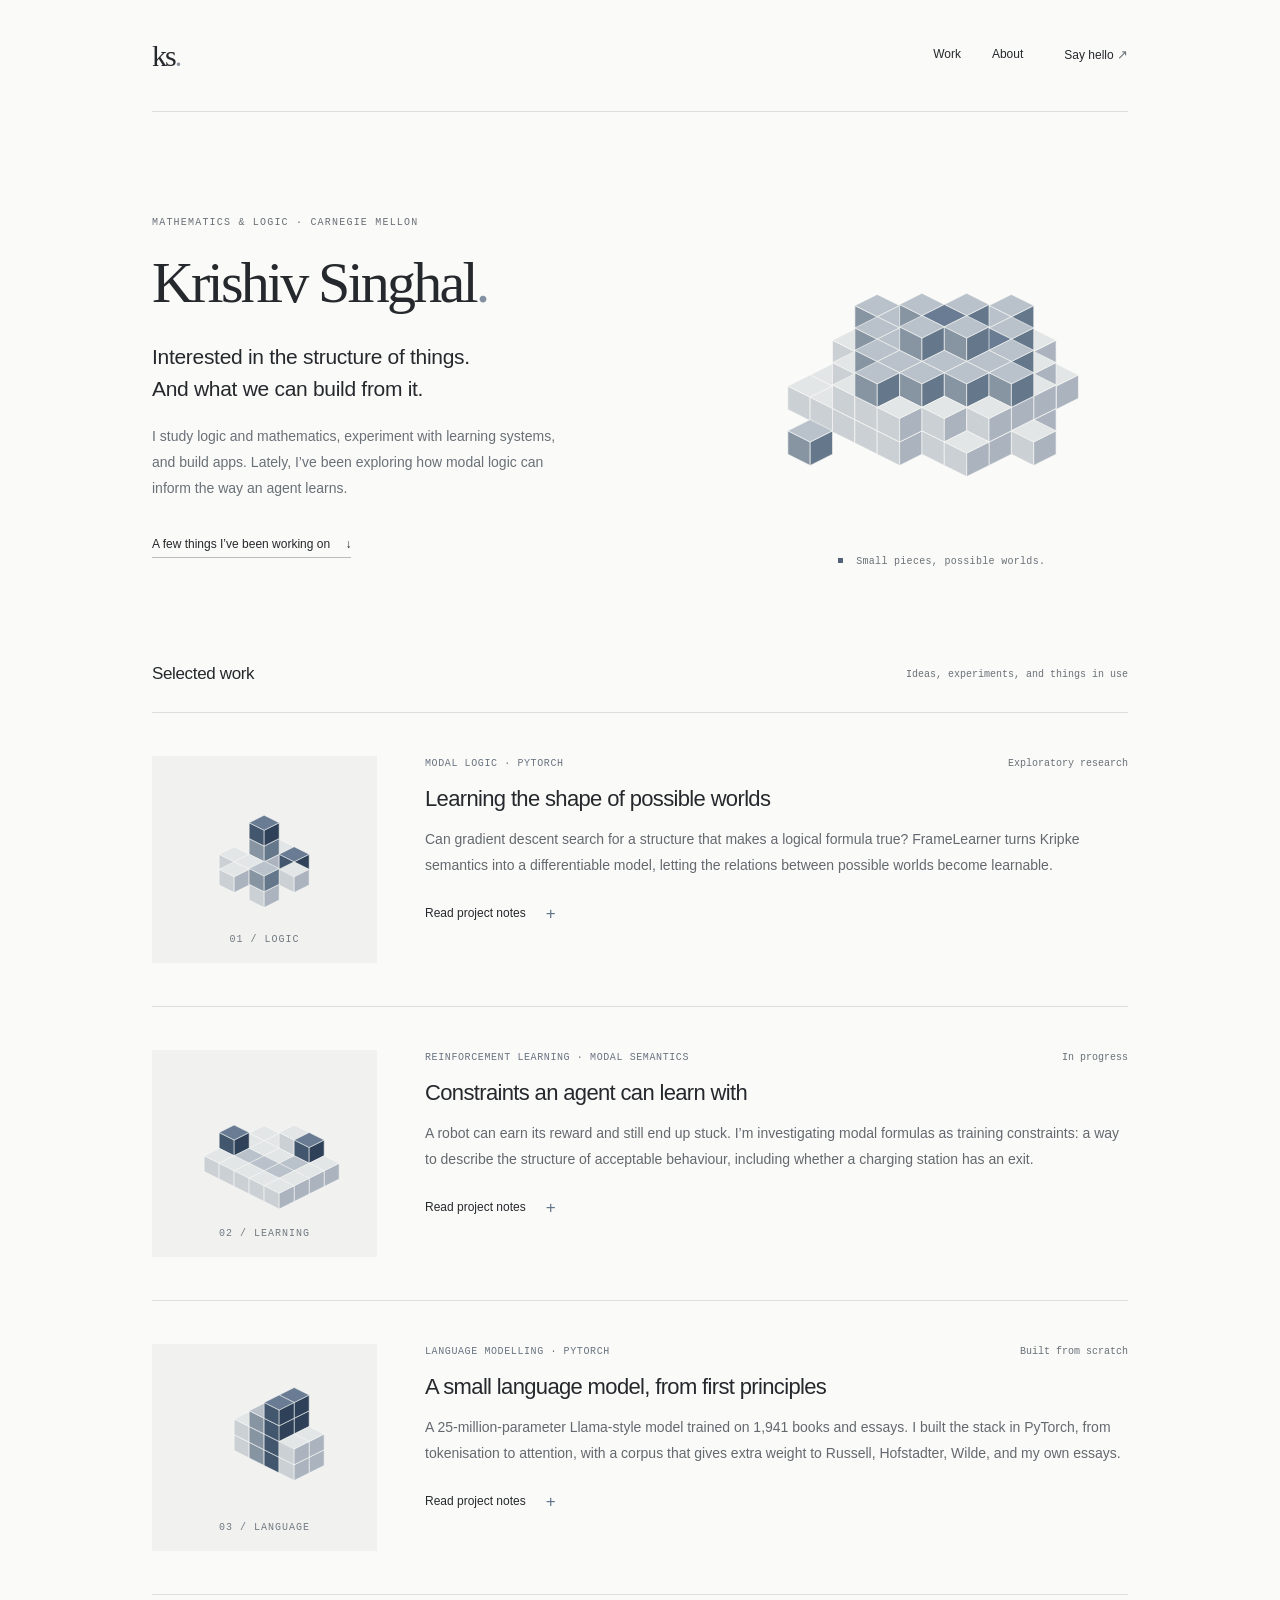
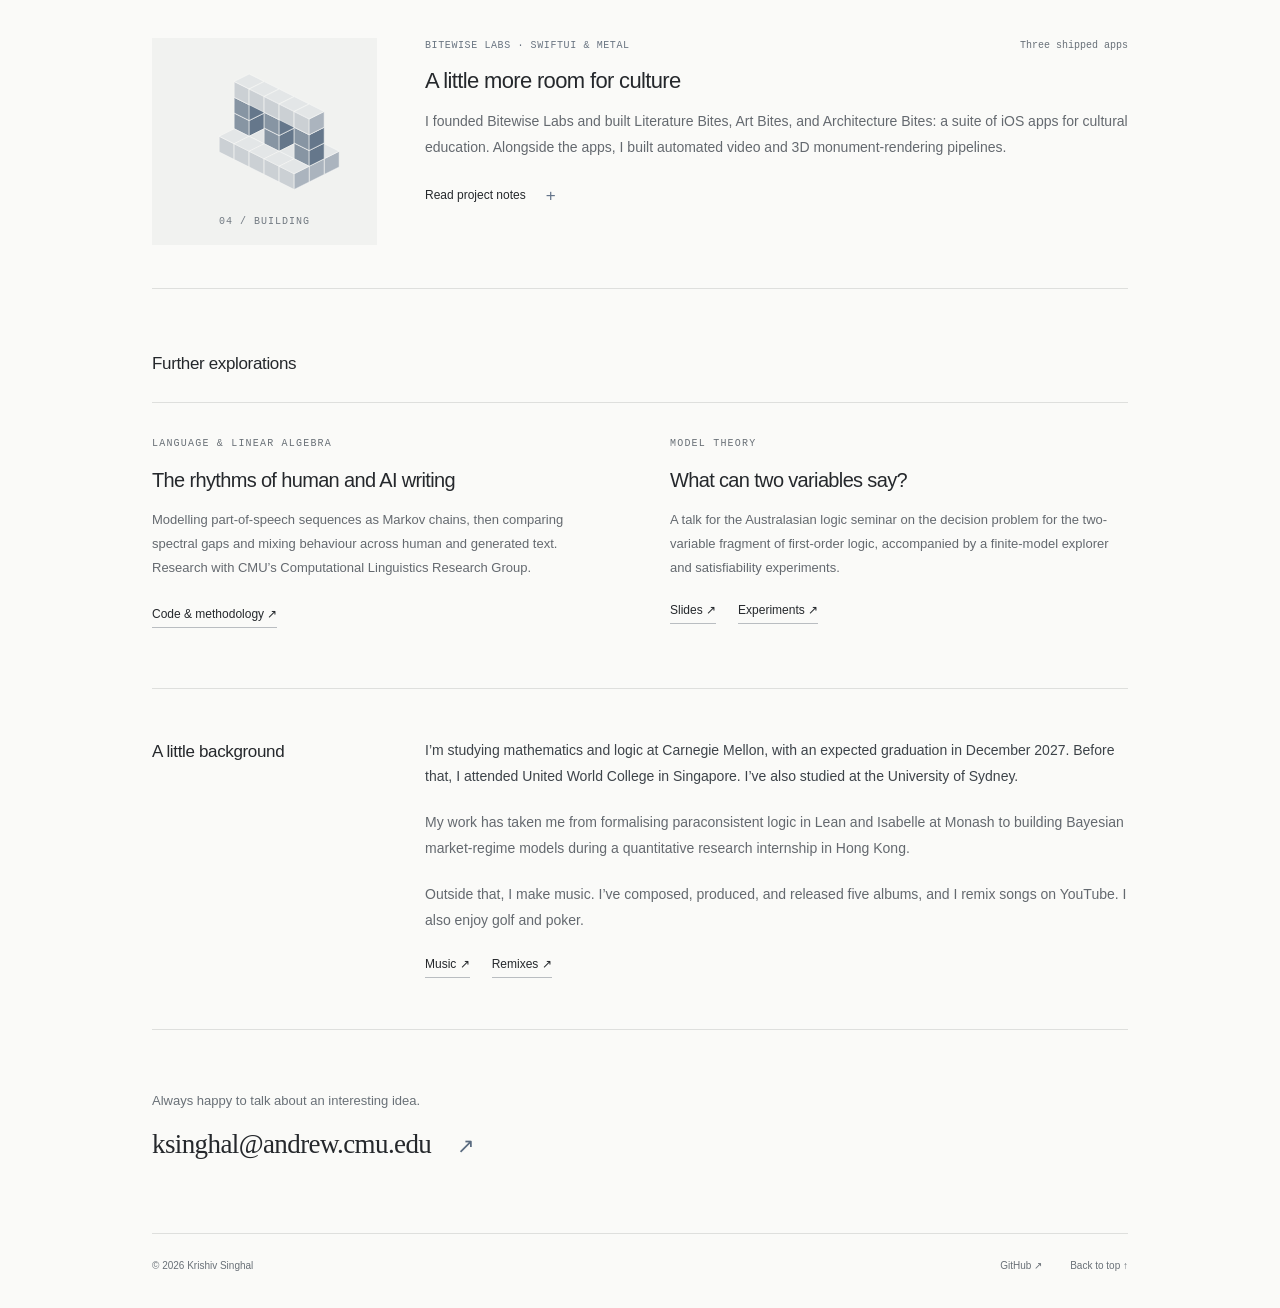
==== index.html @ a275402a "Publish minimalist project-focused personal website" ====
<!doctype html>
<html lang="en">
<head>
  <meta charset="utf-8"><meta name="viewport" content="width=device-width, initial-scale=1">
  <title>Krishiv Singhal — Logic, learning & things built</title>
  <meta name="description" content="Krishiv Singhal studies mathematics and logic at Carnegie Mellon. Selected work in modal logic, machine learning, language, and cultural education.">
  <meta name="theme-color" content="#fafaf8">
  <link rel="icon" type="image/svg+xml" href="data:image/svg+xml,%3Csvg xmlns='http://www.w3.org/2000/svg' viewBox='0 0 32 32'%3E%3Cpath fill='%23232b35' d='M16 2 29 9v14l-13 7L3 23V9z'/%3E%3Cpath fill='%23c8cdd3' d='m16 3 12 7-12 7L4 10z'/%3E%3Cpath fill='%23818c99' d='m4 11 11 7v11L4 23z'/%3E%3C/svg%3E">
  <link rel="stylesheet" href="style.css"><script src="script.js" defer></script>
</head>
<body>
<a class="skip" href="#main">Skip to content</a>
<div class="shell">
  <header><a class="monogram" href="#" aria-label="Krishiv Singhal, home">ks<span>.</span></a><nav aria-label="Main navigation"><a href="#work">Work</a><a href="#about">About</a><a href="mailto:ksinghal@andrew.cmu.edu">Say hello <span aria-hidden="true">↗</span></a></nav></header>
  <main id="main">
    <section class="intro" aria-labelledby="name">
      <div class="intro-copy"><p class="eyebrow">MATHEMATICS & LOGIC · CARNEGIE MELLON</p><h1 id="name">Krishiv Singhal<span>.</span></h1><p class="lede">Interested in the structure of things.<br>And what we can build from it.</p><p class="intro-note">I study logic and mathematics, experiment with learning systems, and build apps. Lately, I’ve been exploring how modal logic can inform the way an agent learns.</p><a class="text-link" href="#work">A few things I’ve been working on <span aria-hidden="true">↓</span></a></div>
      <figure class="hero-figure"><svg id="voxel-world" viewBox="0 0 400 360" role="img" aria-label="An abstract stepped landscape built from small grey and navy cubes"></svg><figcaption><span class="tiny-square"></span> Small pieces, possible worlds.</figcaption></figure>
    </section>
    <section id="work" class="work" aria-labelledby="work-title"><div class="section-heading"><h2 id="work-title">Selected work</h2><span class="quiet">Ideas, experiments, and things in use</span></div>
      <article class="project"><div class="project-art"><svg data-voxel="logic" viewBox="0 0 240 180" aria-hidden="true"></svg><span>01 / LOGIC</span></div><div class="project-copy"><div class="project-meta">MODAL LOGIC · PYTORCH <span>Exploratory research</span></div><h3>Learning the shape of possible worlds</h3><p>Can gradient descent search for a structure that makes a logical formula true? FrameLearner turns Kripke semantics into a differentiable model, letting the relations between possible worlds become learnable.</p><details><summary aria-label="Read project notes for FrameLearner">Read project notes <span aria-hidden="true">+</span></summary><div class="notes"><h4>From a formula to a frame</h4><p>A Kripke frame describes worlds and which worlds are accessible from one another. I relax those relations into continuous values, then optimise them with fuzzy versions of the logical operators. An adversarial valuation searches for counterexamples while the relation learns to reduce logical loss.</p><h4>What the experiment tells us</h4><p>The small, eight-world experiments recover some recognisable frame structure, but low fuzzy loss is not a certificate of classical validity. Oscillation, degenerate solutions, and the need for a formal verification step remain central limitations. The interesting question is how the structure of an axiom affects the difficulty of learning its frame.</p><a class="text-link" href="https://github.com/k191105/FrameLearner">Explore FrameLearner <span aria-hidden="true">↗</span></a></div></details></div></article>
      <article class="project"><div class="project-art"><svg data-voxel="path" viewBox="0 0 240 180" aria-hidden="true"></svg><span>02 / LEARNING</span></div><div class="project-copy"><div class="project-meta">REINFORCEMENT LEARNING · MODAL SEMANTICS <span>In progress</span></div><h3>Constraints an agent can learn with</h3><p>A robot can earn its reward and still end up stuck. I’m investigating modal formulas as training constraints: a way to describe the structure of acceptable behaviour, including whether a charging station has an exit.</p><details><summary aria-label="Read project notes for modal logic and reinforcement learning">Read project notes <span aria-hidden="true">+</span></summary><div class="notes"><h4>A small world with a revealing failure</h4><p>The proof of concept begins with a grid-world agent that can reach a charger but cannot escape it. The modal condition C → ◇¬Q expresses that a charger should have an accessible, unobstructed neighbour. A penalty based on this condition is incorporated into training.</p><h4>Beyond the first example</h4><p>The project extends the idea to uncertain maps and two-agent coordination. It is an investigation, not a demonstrated replacement for reward shaping: simple constraints can also be written as reward penalties, and systematic comparisons are still needed. My current research at CMU also explores probabilistic semantics for propositional dynamic logic through Markov decision processes.</p><a class="text-link" href="https://github.com/k191105/ModalLogicRegularisedRL">Read the experiments <span aria-hidden="true">↗</span></a></div></details></div></article>
      <article class="project"><div class="project-art"><svg data-voxel="books" viewBox="0 0 240 180" aria-hidden="true"></svg><span>03 / LANGUAGE</span></div><div class="project-copy"><div class="project-meta">LANGUAGE MODELLING · PYTORCH <span>Built from scratch</span></div><h3>A small language model, from first principles</h3><p>A 25-million-parameter Llama-style model trained on 1,941 books and essays. I built the stack in PyTorch, from tokenisation to attention, with a corpus that gives extra weight to Russell, Hofstadter, Wilde, and my own essays.</p><details><summary aria-label="Read project notes for the language model">Read project notes <span aria-hidden="true">+</span></summary><div class="notes"><h4>Inside the implementation</h4><p>The model brings together byte-pair encoding, rotary position embeddings, grouped-query attention, RMSNorm, SwiGLU, and AdamW. Training used 212 million tokens drawn from books and essays.</p><h4>From text to transformer</h4><p>This project follows the language-model pipeline all the way from the choice of text to the mechanics of a transformer. Its scale makes the components tangible: the tokenizer, architecture, and training corpus are parts of the same system.</p></div></details></div></article>
      <article class="project"><div class="project-art"><svg data-voxel="museum" viewBox="0 0 240 180" aria-hidden="true"></svg><span>04 / BUILDING</span></div><div class="project-copy"><div class="project-meta">BITEWISE LABS · SWIFTUI & METAL <span>Three shipped apps</span></div><h3>A little more room for culture</h3><p>I founded Bitewise Labs and built Literature Bites, Art Bites, and Architecture Bites: a suite of iOS apps for cultural education. Alongside the apps, I built automated video and 3D monument-rendering pipelines.</p><details><summary aria-label="Read project notes for Bitewise Labs">Read project notes <span aria-hidden="true">+</span></summary><div class="notes"><h4>From content to a working product</h4><p>The suite brings literature, art, and architecture into three focused apps. The engineering spans the native SwiftUI experience, Metal, and the tools that produce visual content for the apps.</p><h4>Bringing the pieces together</h4><p>The three released apps bring together native software and educational content. The automated pipelines support the ongoing work of creating videos and rendering architectural models.</p><a class="text-link" href="https://bites-suite-website.vercel.app/">Visit Bites Suite <span aria-hidden="true">↗</span></a></div></details></div></article>
    </section>
    <section class="further" aria-labelledby="further-title"><div class="section-heading"><h2 id="further-title">Further explorations</h2></div><div class="small-grid"><article><p class="eyebrow">LANGUAGE & LINEAR ALGEBRA</p><h3>The rhythms of human and AI writing</h3><p>Modelling part-of-speech sequences as Markov chains, then comparing spectral gaps and mixing behaviour across human and generated text. Research with CMU’s Computational Linguistics Research Group.</p><a class="text-link" href="https://github.com/k191105/Spectral-Experiments-in-Human-AI-Writing">Code & methodology ↗</a></article><article><p class="eyebrow">MODEL THEORY</p><h3>What can two variables say?</h3><p>A talk for the Australasian logic seminar on the decision problem for the two-variable fragment of first-order logic, accompanied by a finite-model explorer and satisfiability experiments.</p><div class="inline-links"><a class="text-link" href="https://docs.google.com/presentation/d/1SAHjaGzuCCPHUVZiZ7IF5opHbTyGHZb0F1T9v4tCk3E/edit">Slides ↗</a><a class="text-link" href="https://github.com/k191105/FO2-Presentation-Results">Experiments ↗</a></div></article></div></section>
    <section id="about" class="about" aria-labelledby="about-title"><h2 id="about-title">A little background</h2><div><p>I’m studying mathematics and logic at Carnegie Mellon, with an expected graduation in December 2027. Before that, I attended United World College in Singapore. I’ve also studied at the University of Sydney.</p><p>My work has taken me from formalising paraconsistent logic in Lean and Isabelle at Monash to building Bayesian market-regime models during a quantitative research internship in Hong Kong.</p><p>Outside that, I make music. I’ve composed, produced, and released five albums, and I remix songs on YouTube. I also enjoy golf and poker.</p><div class="inline-links"><a class="text-link" href="https://open.spotify.com/artist/4lldGzQ3zyose5bvCWGqwF">Music ↗</a><a class="text-link" href="https://www.youtube.com/channel/UCVRhg6U-w7PQTtRtEd83idQ">Remixes ↗</a></div></div></section>
    <section class="contact"><p>Always happy to talk about an interesting idea.</p><a href="mailto:ksinghal@andrew.cmu.edu">ksinghal@andrew.cmu.edu <span aria-hidden="true">↗</span></a></section>
  </main><footer><span>© 2026 Krishiv Singhal</span><a href="https://github.com/k191105">GitHub ↗</a><a href="#">Back to top ↑</a></footer>
</div>
</body></html>
---- style.css ----
:root{--paper:#fafaf8;--ink:#25282c;--muted:#697077;--line:#dedfdd;--navy:#46576c}*{box-sizing:border-box}html{scroll-behavior:smooth;scroll-padding-top:35px}body{margin:0;background:var(--paper);color:var(--ink);font-family:Arial,Helvetica,sans-serif;font-size:15px;line-height:1.7;-webkit-font-smoothing:antialiased}::selection{background:#dbe1e8}a{color:inherit;text-decoration:none}a:hover{color:var(--navy)}a:focus-visible,summary:focus-visible{outline:2px solid var(--navy);outline-offset:6px}.shell{max-width:1080px;padding:0 52px;margin:auto}header{height:112px;display:flex;align-items:center;justify-content:space-between;border-bottom:1px solid var(--line)}.monogram{font-family:Georgia,serif;font-size:30px;letter-spacing:-2px}.monogram span{color:#8b94a0}nav{display:flex;gap:31px;font-size:12px}nav a{padding:8px 0}nav a:last-child{margin-left:10px}nav span{font-size:13px;color:var(--muted)}.intro{display:grid;grid-template-columns:1.5fr 1fr;gap:24px;align-items:center;padding:91px 0 90px}.eyebrow,.project-meta,.project-art>span,figcaption,.quiet{font-family:'Courier New',monospace}.eyebrow{font-size:10px;letter-spacing:1.2px;color:var(--muted);margin:0 0 20px}h1{font-family:Georgia,'Times New Roman',serif;font-size:58px;font-weight:400;letter-spacing:-2.8px;line-height:1.12;margin:0 0 25px}h1 span{color:#8290a0}.lede{font-size:21px;line-height:1.5;letter-spacing:-.3px;margin:0 0 20px}.intro-note{max-width:420px;font-size:14px;line-height:1.85;color:var(--muted);margin:0 0 28px}.text-link{font-size:12px;border-bottom:1px solid #b9bdc1;padding-bottom:3px;display:inline-block;line-height:1.7}.text-link span{margin-left:12px}.hero-figure{margin:0 -8px 0 0;align-self:center}.hero-figure svg{width:100%;height:auto;display:block}.hero-figure figcaption{text-align:center;font-size:9px;color:var(--muted);letter-spacing:.3px}.tiny-square{display:inline-block;width:5px;height:5px;background:#536278;margin:0 7px 1px 0}.section-heading{display:flex;justify-content:space-between;align-items:center;padding:0 0 23px;border-bottom:1px solid var(--line)}h2{font-size:17px;font-weight:500;letter-spacing:-.35px;margin:0}.quiet{font-size:10px;color:var(--muted)}.project{display:grid;grid-template-columns:225px 1fr;gap:48px;padding:43px 0;border-bottom:1px solid var(--line)}.project-art{background:#f1f2f0;display:flex;flex-direction:column;align-items:center;justify-content:center;height:207px}.project-art svg{width:200px;height:153px}.project-art>span{font-size:9px;color:#727a82;letter-spacing:1px;margin-top:7px}.project-meta{display:flex;justify-content:space-between;gap:15px;font-size:9px;letter-spacing:.6px;color:#697481;margin:0 0 12px}.project-meta>span{letter-spacing:0;color:#7a7d80;text-align:right}h3{font-size:22px;letter-spacing:-.65px;line-height:1.35;font-weight:400;margin:0 0 14px}.project-copy>p{color:#64696f;font-size:14px;line-height:1.85;margin:0 0 16px}summary{font-size:12px;display:flex;width:max-content;gap:20px;align-items:center;cursor:pointer;list-style:none;padding:5px 0}summary::-webkit-details-marker{display:none}summary span{color:#64748a;font-size:17px;line-height:1;transition:transform .2s}details[open] summary span{transform:rotate(45deg)}.notes{font-size:13px;line-height:1.85;color:#626970;padding:12px 0 4px;max-width:580px}.notes h4{font-size:13px;font-weight:500;color:var(--ink);margin:15px 0 7px}.notes p{margin:0 0 18px}.further{padding-top:61px}.small-grid{display:grid;grid-template-columns:1fr 1fr;gap:60px;padding:32px 0 60px}.small-grid .eyebrow{font-size:9px;margin-bottom:15px}.small-grid h3{font-size:20px}.small-grid p:not(.eyebrow){font-size:13px;line-height:1.85;color:#64696f;margin:0 0 20px}.inline-links{display:flex;flex-wrap:wrap;gap:22px}.about{border-top:1px solid var(--line);border-bottom:1px solid var(--line);padding:49px 0 51px;display:grid;grid-template-columns:225px 1fr;gap:48px}.about p{margin:0 0 20px;color:#64696f;font-size:14px;line-height:1.85}.about p:first-child{color:#3d4349}.contact{padding:60px 0 65px}.contact p{font-size:13px;color:var(--muted);margin:0 0 10px}.contact>a{font-family:Georgia,serif;font-size:27px;letter-spacing:-.6px}.contact>a span{font-family:Arial,sans-serif;font-size:21px;margin-left:20px;color:#5a6b80}footer{border-top:1px solid var(--line);display:flex;gap:28px;padding:23px 0 34px;font-size:10px;color:var(--muted)}footer span{margin-right:auto}.skip{position:absolute;left:20px;top:-100px;padding:10px;background:var(--paper);z-index:10}.skip:focus{top:10px}.voxel{transition:transform .6s ease}.hero-figure:hover .accent-voxel{transform:translateY(-4px)}@media(min-width:1400px){.shell{max-width:1160px}.intro{padding-top:110px;padding-bottom:105px}h1{font-size:64px}.project{grid-template-columns:245px 1fr}.project-art{height:220px}}@media(max-width:760px){.shell{padding:0 25px}header{height:85px}nav{gap:20px}nav a:last-child{margin-left:0}.intro{padding:55px 0;gap:4px;grid-template-columns:1fr}.intro-copy{max-width:530px}h1{font-size:49px}.hero-figure{width:260px;justify-self:center;margin:-2px 0 0}.hero-figure svg{height:226px}.project{grid-template-columns:145px 1fr;gap:24px;padding:32px 0}.project-art{height:162px}.project-art svg{width:140px;height:115px}.project-meta{display:block;font-size:8px}.project-meta>span{display:block;text-align:left;margin-top:5px}h3{font-size:20px}.quiet{display:none}.small-grid{gap:28px}.about{grid-template-columns:1fr;gap:20px}.contact>a{font-size:23px}.contact>a span{margin-left:5px}}@media(max-width:480px){.shell{padding:0 22px}nav{gap:17px;font-size:11px}nav a:last-child{display:none}.intro{padding-top:45px}h1{font-size:44px;letter-spacing:-2px}.lede{font-size:19px}.intro-note{font-size:13px}.project{grid-template-columns:1fr;gap:23px}.project-art{height:150px;position:relative;align-items:flex-start}.project-art svg{height:148px;width:210px;margin-left:20px}.project-art>span{position:absolute;right:18px;bottom:17px}.project-meta{display:flex;font-size:8px}.project-meta>span{margin:0;text-align:right}.project-copy>p{font-size:13px}.small-grid{grid-template-columns:1fr;gap:36px}.contact>a{font-size:20px}footer{gap:18px;font-size:9px}.hero-figure{width:230px}h2{font-size:17px}}@media(prefers-reduced-motion:reduce){html{scroll-behavior:auto}.voxel,summary span{transition:none}.hero-figure:hover .accent-voxel{transform:none}}

/* Quiet labels remain readable at laptop and phone sizes. */
.eyebrow,.project-meta,.project-art>span,figcaption,.quiet{
  font-family:ui-monospace,SFMono-Regular,Menlo,Consolas,monospace;
}
.hero-figure figcaption,.project-art>span,.project-meta,
.small-grid .eyebrow{font-size:10px}
.project-meta{line-height:1.6}
.project-meta>span{color:#687078}
summary{min-height:36px}
.project-copy,.intro-copy,.about>div{min-width:0}
.contact>a{overflow-wrap:anywhere}
@media(max-width:480px){
  .project-meta{display:block;font-size:10px}
  .project-meta>span{text-align:left;margin-top:5px}
  .eyebrow{font-size:9px;letter-spacing:.7px}
  .hero-figure figcaption{font-size:9px}
  .project-art>span{font-size:9px}
}
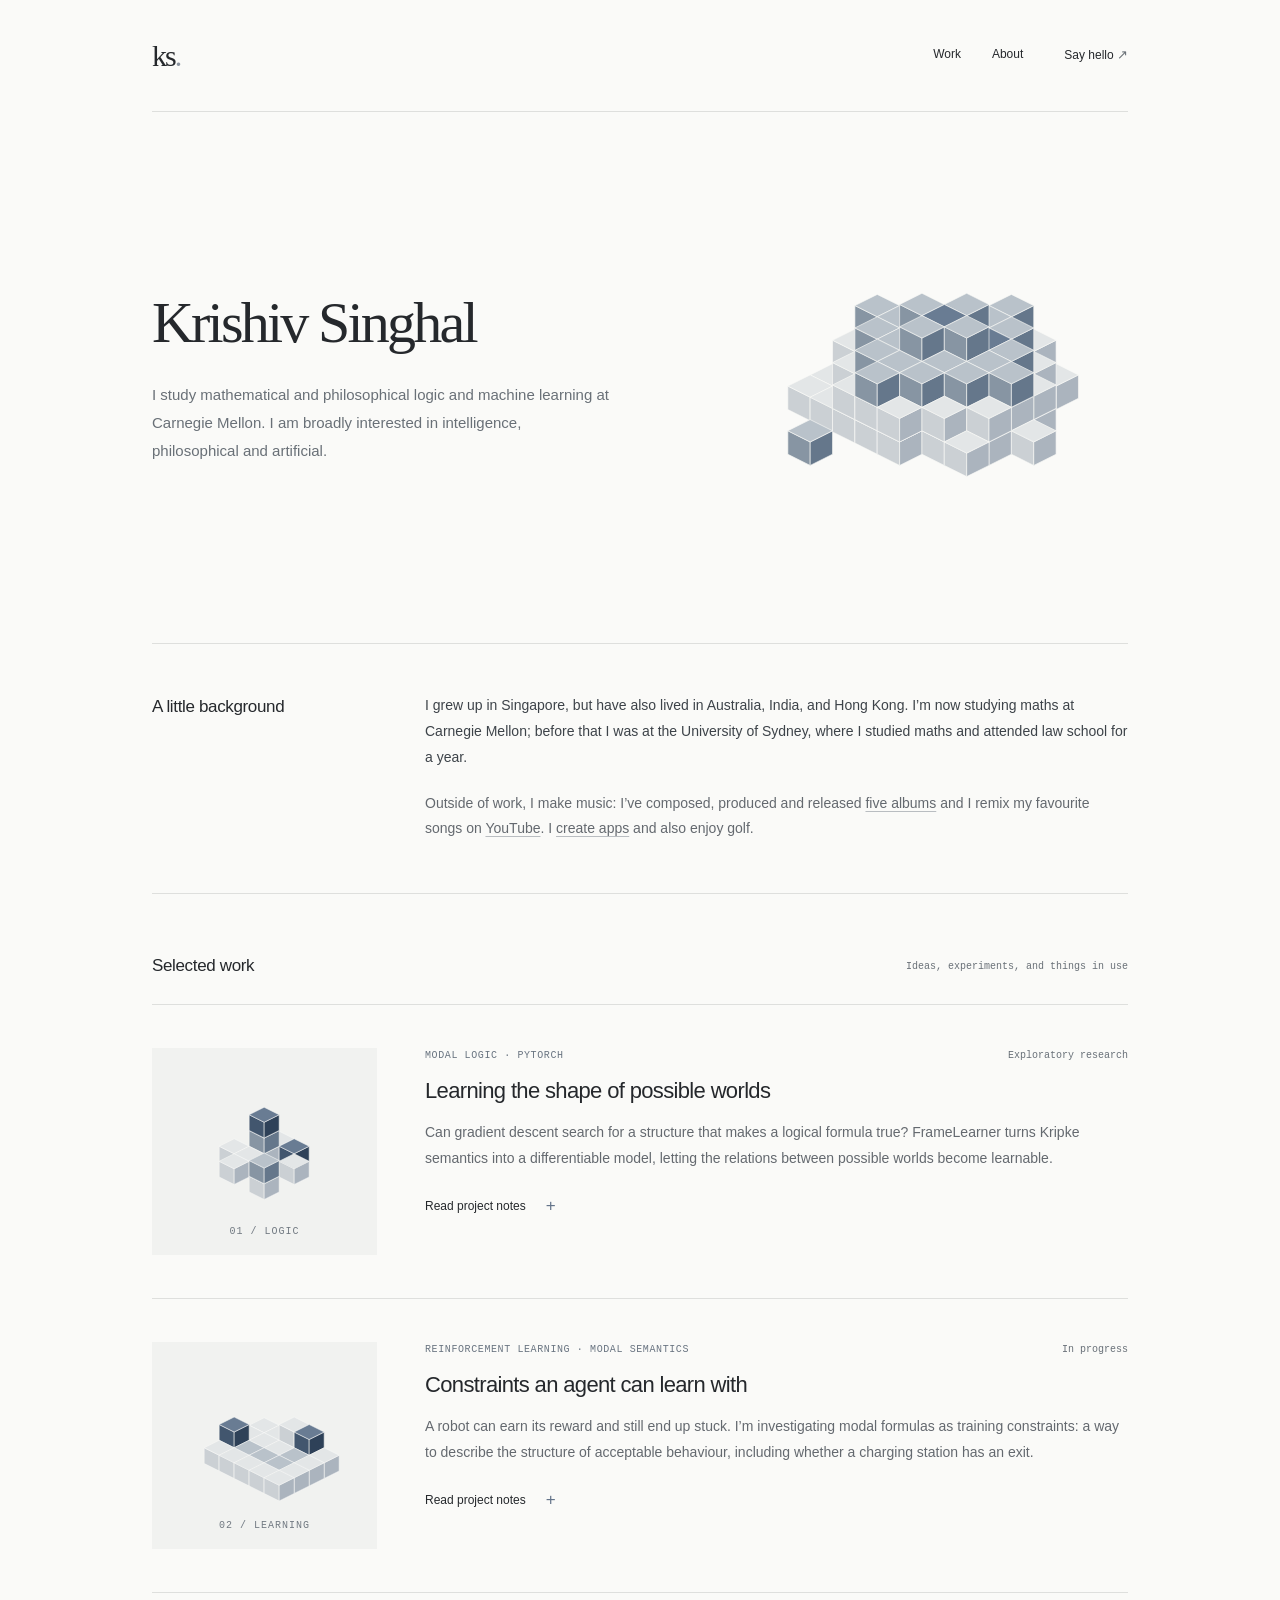
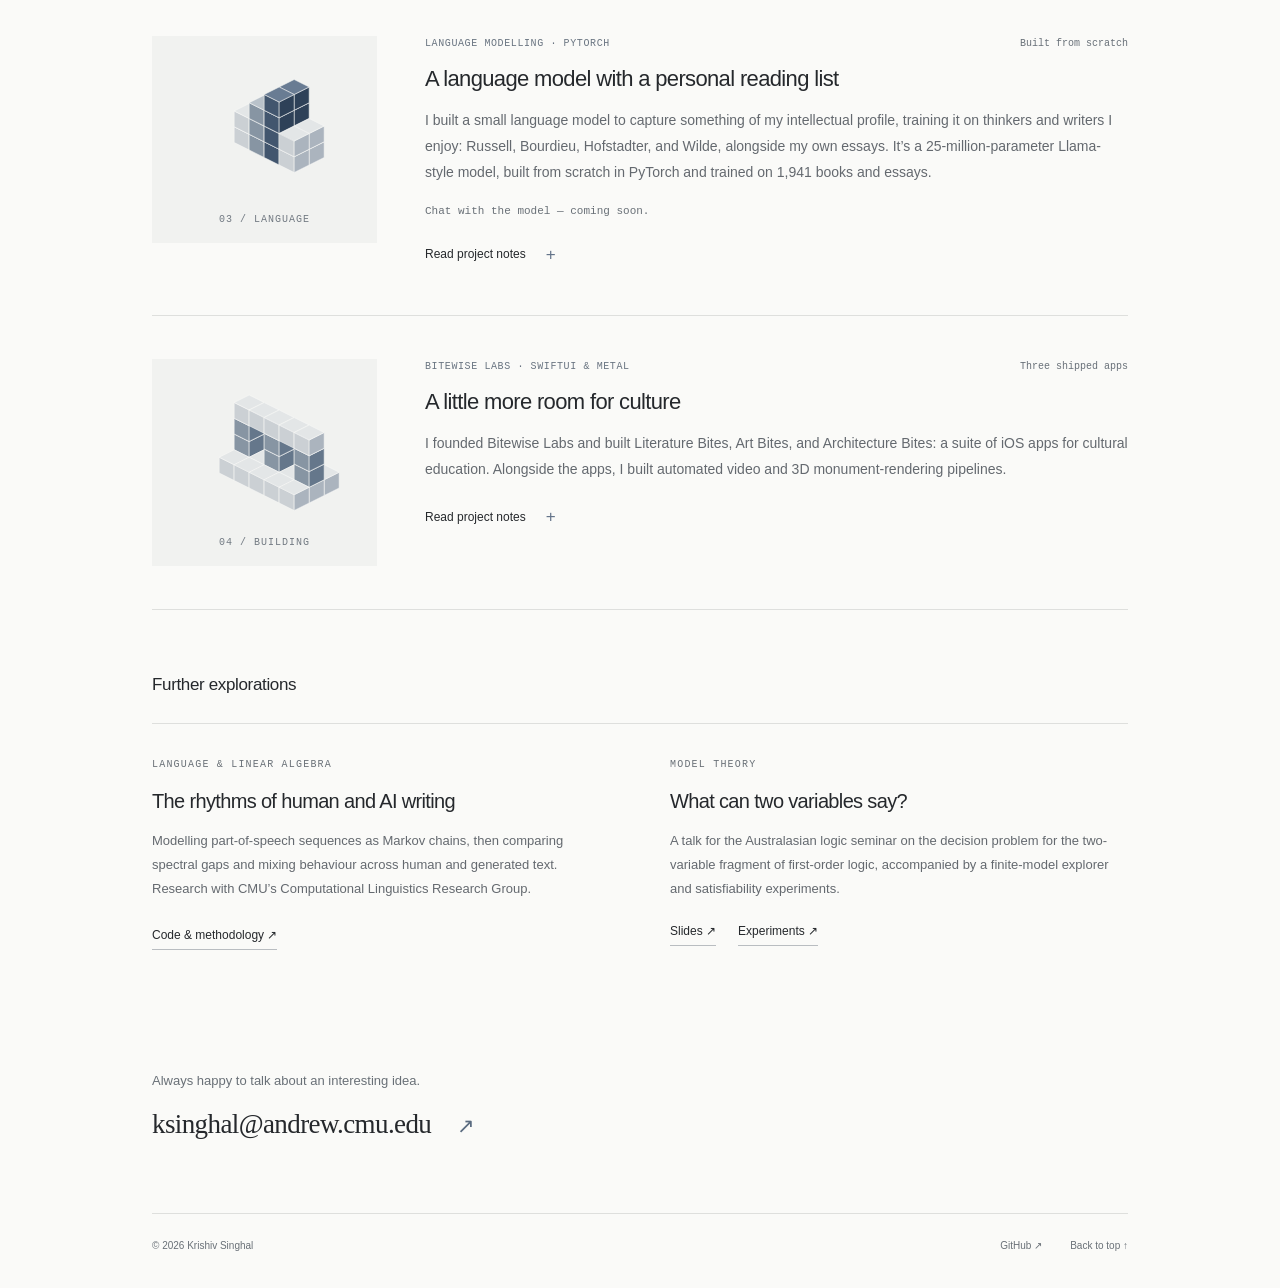
==== commit 81fc90a8: "Update personal introduction and intellectual profile" ====
--- a/index.html
+++ b/index.html
@@ -2,8 +2,8 @@
 <html lang="en">
 <head>
   <meta charset="utf-8"><meta name="viewport" content="width=device-width, initial-scale=1">
-  <title>Krishiv Singhal — Logic, learning & things built</title>
-  <meta name="description" content="Krishiv Singhal studies mathematics and logic at Carnegie Mellon. Selected work in modal logic, machine learning, language, and cultural education.">
+  <title>Krishiv Singhal</title>
+  <meta name="description" content="Krishiv Singhal studies mathematical and philosophical logic and machine learning at Carnegie Mellon. Selected projects, research, music, and apps.">
   <meta name="theme-color" content="#fafaf8">
   <link rel="icon" type="image/svg+xml" href="data:image/svg+xml,%3Csvg xmlns='http://www.w3.org/2000/svg' viewBox='0 0 32 32'%3E%3Cpath fill='%23232b35' d='M16 2 29 9v14l-13 7L3 23V9z'/%3E%3Cpath fill='%23c8cdd3' d='m16 3 12 7-12 7L4 10z'/%3E%3Cpath fill='%23818c99' d='m4 11 11 7v11L4 23z'/%3E%3C/svg%3E">
   <link rel="stylesheet" href="style.css"><script src="script.js" defer></script>
@@ -14,17 +14,17 @@
   <header><a class="monogram" href="#" aria-label="Krishiv Singhal, home">ks<span>.</span></a><nav aria-label="Main navigation"><a href="#work">Work</a><a href="#about">About</a><a href="mailto:ksinghal@andrew.cmu.edu">Say hello <span aria-hidden="true">↗</span></a></nav></header>
   <main id="main">
     <section class="intro" aria-labelledby="name">
-      <div class="intro-copy"><p class="eyebrow">MATHEMATICS & LOGIC · CARNEGIE MELLON</p><h1 id="name">Krishiv Singhal<span>.</span></h1><p class="lede">Interested in the structure of things.<br>And what we can build from it.</p><p class="intro-note">I study logic and mathematics, experiment with learning systems, and build apps. Lately, I’ve been exploring how modal logic can inform the way an agent learns.</p><a class="text-link" href="#work">A few things I’ve been working on <span aria-hidden="true">↓</span></a></div>
-      <figure class="hero-figure"><svg id="voxel-world" viewBox="0 0 400 360" role="img" aria-label="An abstract stepped landscape built from small grey and navy cubes"></svg><figcaption><span class="tiny-square"></span> Small pieces, possible worlds.</figcaption></figure>
+      <div class="intro-copy"><h1 id="name">Krishiv Singhal</h1><p class="intro-note">I study mathematical and philosophical logic and machine learning at Carnegie Mellon. I am broadly interested in intelligence, philosophical and artificial.</p></div>
+      <figure class="hero-figure"><svg id="voxel-world" viewBox="0 0 400 360" role="img" aria-label="An abstract stepped landscape built from small grey and navy cubes"></svg></figure>
     </section>
+    <section id="about" class="about" aria-labelledby="about-title"><h2 id="about-title">A little background</h2><div><p>I grew up in Singapore, but have also lived in Australia, India, and Hong Kong. I’m now studying maths at Carnegie Mellon; before that I was at the University of Sydney, where I studied maths and attended law school for a year.</p><p>Outside of work, I make music: I’ve composed, produced and released <a href="https://open.spotify.com/artist/4lldGzQ3zyose5bvCWGqwF">five albums</a> and I remix my favourite songs on <a href="https://www.youtube.com/channel/UCVRhg6U-w7PQTtRtEd83idQ">YouTube</a>. I <a href="https://bites-suite-website.vercel.app/">create apps</a> and also enjoy golf.</p></div></section>
     <section id="work" class="work" aria-labelledby="work-title"><div class="section-heading"><h2 id="work-title">Selected work</h2><span class="quiet">Ideas, experiments, and things in use</span></div>
       <article class="project"><div class="project-art"><svg data-voxel="logic" viewBox="0 0 240 180" aria-hidden="true"></svg><span>01 / LOGIC</span></div><div class="project-copy"><div class="project-meta">MODAL LOGIC · PYTORCH <span>Exploratory research</span></div><h3>Learning the shape of possible worlds</h3><p>Can gradient descent search for a structure that makes a logical formula true? FrameLearner turns Kripke semantics into a differentiable model, letting the relations between possible worlds become learnable.</p><details><summary aria-label="Read project notes for FrameLearner">Read project notes <span aria-hidden="true">+</span></summary><div class="notes"><h4>From a formula to a frame</h4><p>A Kripke frame describes worlds and which worlds are accessible from one another. I relax those relations into continuous values, then optimise them with fuzzy versions of the logical operators. An adversarial valuation searches for counterexamples while the relation learns to reduce logical loss.</p><h4>What the experiment tells us</h4><p>The small, eight-world experiments recover some recognisable frame structure, but low fuzzy loss is not a certificate of classical validity. Oscillation, degenerate solutions, and the need for a formal verification step remain central limitations. The interesting question is how the structure of an axiom affects the difficulty of learning its frame.</p><a class="text-link" href="https://github.com/k191105/FrameLearner">Explore FrameLearner <span aria-hidden="true">↗</span></a></div></details></div></article>
       <article class="project"><div class="project-art"><svg data-voxel="path" viewBox="0 0 240 180" aria-hidden="true"></svg><span>02 / LEARNING</span></div><div class="project-copy"><div class="project-meta">REINFORCEMENT LEARNING · MODAL SEMANTICS <span>In progress</span></div><h3>Constraints an agent can learn with</h3><p>A robot can earn its reward and still end up stuck. I’m investigating modal formulas as training constraints: a way to describe the structure of acceptable behaviour, including whether a charging station has an exit.</p><details><summary aria-label="Read project notes for modal logic and reinforcement learning">Read project notes <span aria-hidden="true">+</span></summary><div class="notes"><h4>A small world with a revealing failure</h4><p>The proof of concept begins with a grid-world agent that can reach a charger but cannot escape it. The modal condition C → ◇¬Q expresses that a charger should have an accessible, unobstructed neighbour. A penalty based on this condition is incorporated into training.</p><h4>Beyond the first example</h4><p>The project extends the idea to uncertain maps and two-agent coordination. It is an investigation, not a demonstrated replacement for reward shaping: simple constraints can also be written as reward penalties, and systematic comparisons are still needed. My current research at CMU also explores probabilistic semantics for propositional dynamic logic through Markov decision processes.</p><a class="text-link" href="https://github.com/k191105/ModalLogicRegularisedRL">Read the experiments <span aria-hidden="true">↗</span></a></div></details></div></article>
-      <article class="project"><div class="project-art"><svg data-voxel="books" viewBox="0 0 240 180" aria-hidden="true"></svg><span>03 / LANGUAGE</span></div><div class="project-copy"><div class="project-meta">LANGUAGE MODELLING · PYTORCH <span>Built from scratch</span></div><h3>A small language model, from first principles</h3><p>A 25-million-parameter Llama-style model trained on 1,941 books and essays. I built the stack in PyTorch, from tokenisation to attention, with a corpus that gives extra weight to Russell, Hofstadter, Wilde, and my own essays.</p><details><summary aria-label="Read project notes for the language model">Read project notes <span aria-hidden="true">+</span></summary><div class="notes"><h4>Inside the implementation</h4><p>The model brings together byte-pair encoding, rotary position embeddings, grouped-query attention, RMSNorm, SwiGLU, and AdamW. Training used 212 million tokens drawn from books and essays.</p><h4>From text to transformer</h4><p>This project follows the language-model pipeline all the way from the choice of text to the mechanics of a transformer. Its scale makes the components tangible: the tokenizer, architecture, and training corpus are parts of the same system.</p></div></details></div></article>
+      <article class="project"><div class="project-art"><svg data-voxel="books" viewBox="0 0 240 180" aria-hidden="true"></svg><span>03 / LANGUAGE</span></div><div class="project-copy"><div class="project-meta">LANGUAGE MODELLING · PYTORCH <span>Built from scratch</span></div><h3>A language model with a personal reading list</h3><p>I built a small language model to capture something of my intellectual profile, training it on thinkers and writers I enjoy: Russell, Bourdieu, Hofstadter, and Wilde, alongside my own essays. It’s a 25-million-parameter Llama-style model, built from scratch in PyTorch and trained on 1,941 books and essays.</p><p class="quiet">Chat with the model — coming soon.</p><details><summary aria-label="Read project notes for the language model">Read project notes <span aria-hidden="true">+</span></summary><div class="notes"><h4>Inside the implementation</h4><p>The model brings together byte-pair encoding, rotary position embeddings, grouped-query attention, RMSNorm, SwiGLU, and AdamW. Training used 212 million tokens drawn from books and essays.</p><h4>From text to transformer</h4><p>This project follows the language-model pipeline all the way from the choice of text to the mechanics of a transformer. Its scale makes the components tangible: the tokenizer, architecture, and training corpus are parts of the same system.</p></div></details></div></article>
       <article class="project"><div class="project-art"><svg data-voxel="museum" viewBox="0 0 240 180" aria-hidden="true"></svg><span>04 / BUILDING</span></div><div class="project-copy"><div class="project-meta">BITEWISE LABS · SWIFTUI & METAL <span>Three shipped apps</span></div><h3>A little more room for culture</h3><p>I founded Bitewise Labs and built Literature Bites, Art Bites, and Architecture Bites: a suite of iOS apps for cultural education. Alongside the apps, I built automated video and 3D monument-rendering pipelines.</p><details><summary aria-label="Read project notes for Bitewise Labs">Read project notes <span aria-hidden="true">+</span></summary><div class="notes"><h4>From content to a working product</h4><p>The suite brings literature, art, and architecture into three focused apps. The engineering spans the native SwiftUI experience, Metal, and the tools that produce visual content for the apps.</p><h4>Bringing the pieces together</h4><p>The three released apps bring together native software and educational content. The automated pipelines support the ongoing work of creating videos and rendering architectural models.</p><a class="text-link" href="https://bites-suite-website.vercel.app/">Visit Bites Suite <span aria-hidden="true">↗</span></a></div></details></div></article>
     </section>
     <section class="further" aria-labelledby="further-title"><div class="section-heading"><h2 id="further-title">Further explorations</h2></div><div class="small-grid"><article><p class="eyebrow">LANGUAGE & LINEAR ALGEBRA</p><h3>The rhythms of human and AI writing</h3><p>Modelling part-of-speech sequences as Markov chains, then comparing spectral gaps and mixing behaviour across human and generated text. Research with CMU’s Computational Linguistics Research Group.</p><a class="text-link" href="https://github.com/k191105/Spectral-Experiments-in-Human-AI-Writing">Code & methodology ↗</a></article><article><p class="eyebrow">MODEL THEORY</p><h3>What can two variables say?</h3><p>A talk for the Australasian logic seminar on the decision problem for the two-variable fragment of first-order logic, accompanied by a finite-model explorer and satisfiability experiments.</p><div class="inline-links"><a class="text-link" href="https://docs.google.com/presentation/d/1SAHjaGzuCCPHUVZiZ7IF5opHbTyGHZb0F1T9v4tCk3E/edit">Slides ↗</a><a class="text-link" href="https://github.com/k191105/FO2-Presentation-Results">Experiments ↗</a></div></article></div></section>
-    <section id="about" class="about" aria-labelledby="about-title"><h2 id="about-title">A little background</h2><div><p>I’m studying mathematics and logic at Carnegie Mellon, with an expected graduation in December 2027. Before that, I attended United World College in Singapore. I’ve also studied at the University of Sydney.</p><p>My work has taken me from formalising paraconsistent logic in Lean and Isabelle at Monash to building Bayesian market-regime models during a quantitative research internship in Hong Kong.</p><p>Outside that, I make music. I’ve composed, produced, and released five albums, and I remix songs on YouTube. I also enjoy golf and poker.</p><div class="inline-links"><a class="text-link" href="https://open.spotify.com/artist/4lldGzQ3zyose5bvCWGqwF">Music ↗</a><a class="text-link" href="https://www.youtube.com/channel/UCVRhg6U-w7PQTtRtEd83idQ">Remixes ↗</a></div></div></section>
     <section class="contact"><p>Always happy to talk about an interesting idea.</p><a href="mailto:ksinghal@andrew.cmu.edu">ksinghal@andrew.cmu.edu <span aria-hidden="true">↗</span></a></section>
   </main><footer><span>© 2026 Krishiv Singhal</span><a href="https://github.com/k191105">GitHub ↗</a><a href="#">Back to top ↑</a></footer>
 </div>
--- a/style.css
+++ b/style.css
@@ -18,3 +18,12 @@
   .hero-figure figcaption{font-size:9px}
   .project-art>span{font-size:9px}
 }
+
+/* The personal introduction leads into the work at a quieter pace. */
+.intro-note{margin-bottom:0;font-size:15px;max-width:460px}
+.about + .work{padding-top:58px}
+.about p:last-child{margin-bottom:0}
+.about p a{text-decoration:underline;text-decoration-color:#b9bdc1;text-underline-offset:3px}
+.project-copy>p.quiet{display:block;font-size:11px;line-height:1.7;color:var(--muted)}
+@media(max-width:760px){.about + .work{padding-top:42px}}
+@media(max-width:480px){.intro-note{font-size:14px}}
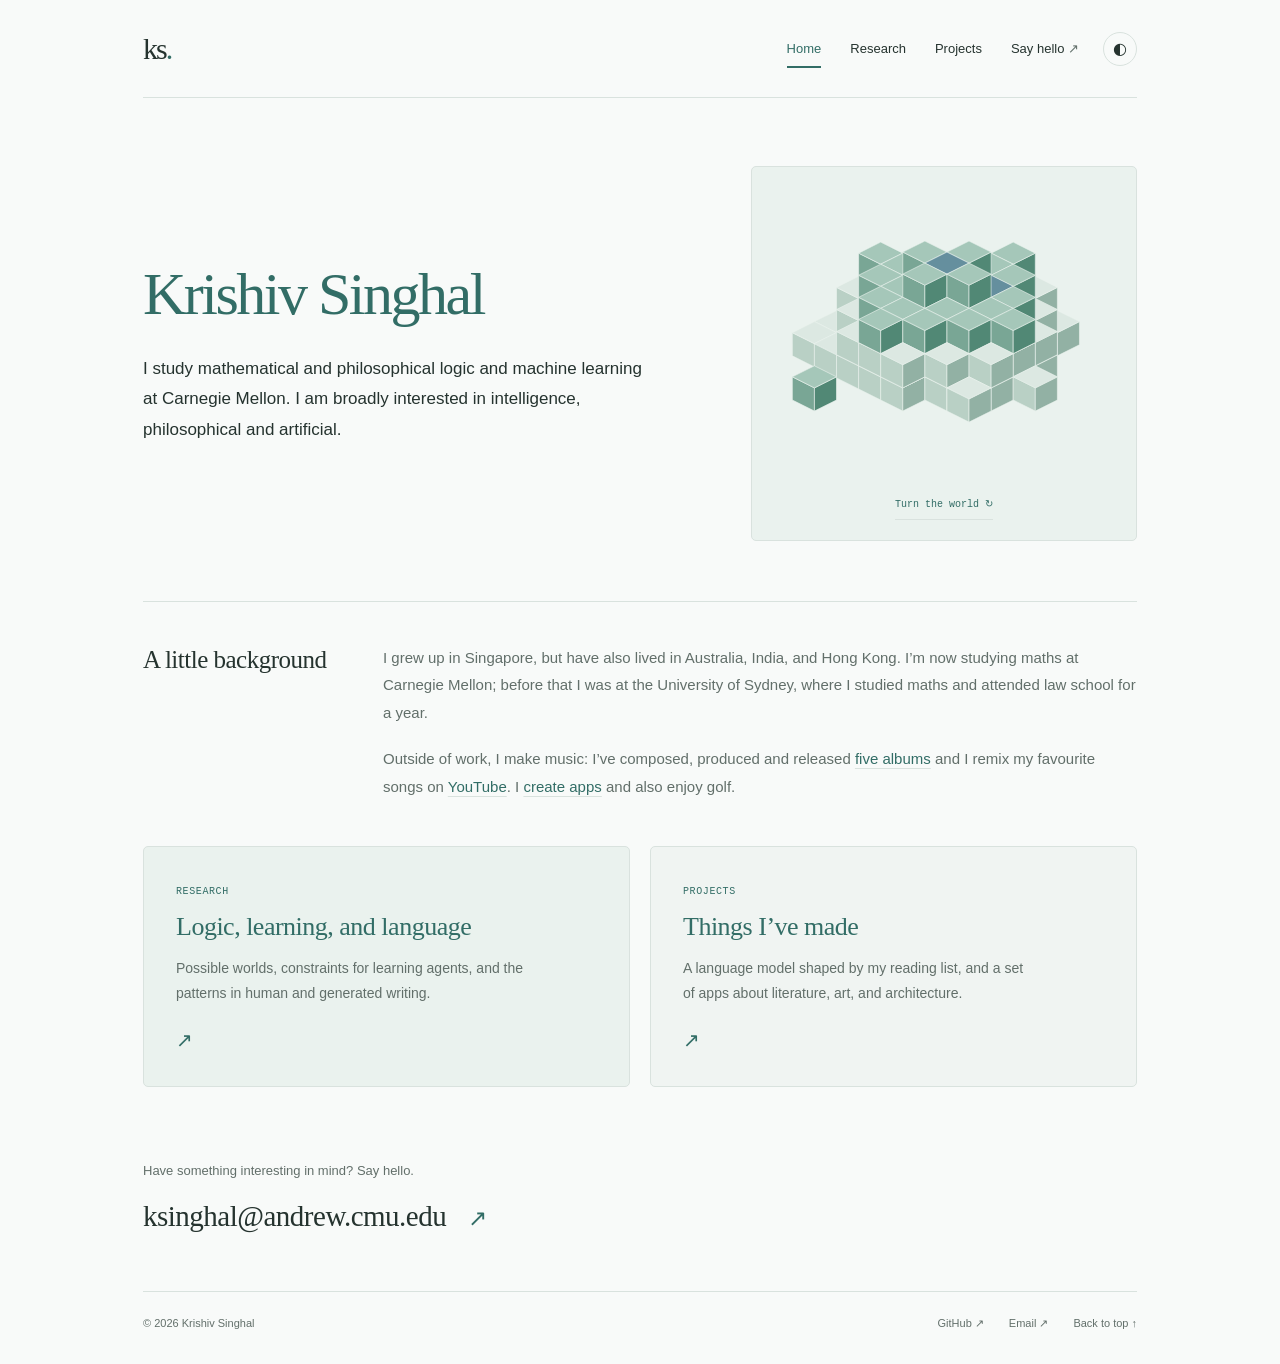
==== commit f32cc1f2: "Redesign personal site with dedicated research and project pages" ====
--- a/index.html
+++ b/index.html
@@ -3,7 +3,7 @@
 <head>
   <meta charset="utf-8"><meta name="viewport" content="width=device-width, initial-scale=1">
   <title>Krishiv Singhal</title>
-  <meta name="description" content="Krishiv Singhal studies mathematical and philosophical logic and machine learning at Carnegie Mellon. Selected projects, research, music, and apps.">
+  <meta name="description" content="Krishiv Singhal studies mathematical and philosophical logic and machine learning at Carnegie Mellon. Research, projects, and a little about me.">
   <meta name="theme-color" content="#fafaf8">
   <link rel="icon" type="image/svg+xml" href="data:image/svg+xml,%3Csvg xmlns='http://www.w3.org/2000/svg' viewBox='0 0 32 32'%3E%3Cpath fill='%23232b35' d='M16 2 29 9v14l-13 7L3 23V9z'/%3E%3Cpath fill='%23c8cdd3' d='m16 3 12 7-12 7L4 10z'/%3E%3Cpath fill='%23818c99' d='m4 11 11 7v11L4 23z'/%3E%3C/svg%3E">
   <link rel="stylesheet" href="style.css"><script src="script.js" defer></script>
@@ -11,21 +11,20 @@
 <body>
 <a class="skip" href="#main">Skip to content</a>
 <div class="shell">
-  <header><a class="monogram" href="#" aria-label="Krishiv Singhal, home">ks<span>.</span></a><nav aria-label="Main navigation"><a href="#work">Work</a><a href="#about">About</a><a href="mailto:ksinghal@andrew.cmu.edu">Say hello <span aria-hidden="true">↗</span></a></nav></header>
+  <header><a class="monogram" href="index.html" aria-label="Krishiv Singhal, home">ks<span>.</span></a><nav aria-label="Main navigation"><a href="index.html" aria-current="page">Home</a><a href="research.html">Research</a><a href="projects.html">Projects</a><a href="mailto:ksinghal@andrew.cmu.edu">Say hello <span aria-hidden="true">↗</span></a></nav><button type="button" class="theme-toggle" data-theme-toggle aria-label="Switch to dark theme" hidden><span aria-hidden="true">◐</span></button></header>
   <main id="main">
     <section class="intro" aria-labelledby="name">
       <div class="intro-copy"><h1 id="name">Krishiv Singhal</h1><p class="intro-note">I study mathematical and philosophical logic and machine learning at Carnegie Mellon. I am broadly interested in intelligence, philosophical and artificial.</p></div>
-      <figure class="hero-figure"><svg id="voxel-world" viewBox="0 0 400 360" role="img" aria-label="An abstract stepped landscape built from small grey and navy cubes"></svg></figure>
+      <figure class="hero-figure"><svg id="voxel-world" viewBox="0 0 400 360" role="img" aria-label="An abstract stepped landscape built from small grey and navy cubes"></svg><button class="world-turn" type="button" data-world-turn aria-label="Turn the voxel world" hidden>Turn the world <span aria-hidden="true">↻</span></button></figure>
     </section>
     <section id="about" class="about" aria-labelledby="about-title"><h2 id="about-title">A little background</h2><div><p>I grew up in Singapore, but have also lived in Australia, India, and Hong Kong. I’m now studying maths at Carnegie Mellon; before that I was at the University of Sydney, where I studied maths and attended law school for a year.</p><p>Outside of work, I make music: I’ve composed, produced and released <a href="https://open.spotify.com/artist/4lldGzQ3zyose5bvCWGqwF">five albums</a> and I remix my favourite songs on <a href="https://www.youtube.com/channel/UCVRhg6U-w7PQTtRtEd83idQ">YouTube</a>. I <a href="https://bites-suite-website.vercel.app/">create apps</a> and also enjoy golf.</p></div></section>
-    <section id="work" class="work" aria-labelledby="work-title"><div class="section-heading"><h2 id="work-title">Selected work</h2><span class="quiet">Ideas, experiments, and things in use</span></div>
-      <article class="project"><div class="project-art"><svg data-voxel="logic" viewBox="0 0 240 180" aria-hidden="true"></svg><span>01 / LOGIC</span></div><div class="project-copy"><div class="project-meta">MODAL LOGIC · PYTORCH <span>Exploratory research</span></div><h3>Learning the shape of possible worlds</h3><p>Can gradient descent search for a structure that makes a logical formula true? FrameLearner turns Kripke semantics into a differentiable model, letting the relations between possible worlds become learnable.</p><details><summary aria-label="Read project notes for FrameLearner">Read project notes <span aria-hidden="true">+</span></summary><div class="notes"><h4>From a formula to a frame</h4><p>A Kripke frame describes worlds and which worlds are accessible from one another. I relax those relations into continuous values, then optimise them with fuzzy versions of the logical operators. An adversarial valuation searches for counterexamples while the relation learns to reduce logical loss.</p><h4>What the experiment tells us</h4><p>The small, eight-world experiments recover some recognisable frame structure, but low fuzzy loss is not a certificate of classical validity. Oscillation, degenerate solutions, and the need for a formal verification step remain central limitations. The interesting question is how the structure of an axiom affects the difficulty of learning its frame.</p><a class="text-link" href="https://github.com/k191105/FrameLearner">Explore FrameLearner <span aria-hidden="true">↗</span></a></div></details></div></article>
-      <article class="project"><div class="project-art"><svg data-voxel="path" viewBox="0 0 240 180" aria-hidden="true"></svg><span>02 / LEARNING</span></div><div class="project-copy"><div class="project-meta">REINFORCEMENT LEARNING · MODAL SEMANTICS <span>In progress</span></div><h3>Constraints an agent can learn with</h3><p>A robot can earn its reward and still end up stuck. I’m investigating modal formulas as training constraints: a way to describe the structure of acceptable behaviour, including whether a charging station has an exit.</p><details><summary aria-label="Read project notes for modal logic and reinforcement learning">Read project notes <span aria-hidden="true">+</span></summary><div class="notes"><h4>A small world with a revealing failure</h4><p>The proof of concept begins with a grid-world agent that can reach a charger but cannot escape it. The modal condition C → ◇¬Q expresses that a charger should have an accessible, unobstructed neighbour. A penalty based on this condition is incorporated into training.</p><h4>Beyond the first example</h4><p>The project extends the idea to uncertain maps and two-agent coordination. It is an investigation, not a demonstrated replacement for reward shaping: simple constraints can also be written as reward penalties, and systematic comparisons are still needed. My current research at CMU also explores probabilistic semantics for propositional dynamic logic through Markov decision processes.</p><a class="text-link" href="https://github.com/k191105/ModalLogicRegularisedRL">Read the experiments <span aria-hidden="true">↗</span></a></div></details></div></article>
-      <article class="project"><div class="project-art"><svg data-voxel="books" viewBox="0 0 240 180" aria-hidden="true"></svg><span>03 / LANGUAGE</span></div><div class="project-copy"><div class="project-meta">LANGUAGE MODELLING · PYTORCH <span>Built from scratch</span></div><h3>A language model with a personal reading list</h3><p>I built a small language model to capture something of my intellectual profile, training it on thinkers and writers I enjoy: Russell, Bourdieu, Hofstadter, and Wilde, alongside my own essays. It’s a 25-million-parameter Llama-style model, built from scratch in PyTorch and trained on 1,941 books and essays.</p><p class="quiet">Chat with the model — coming soon.</p><details><summary aria-label="Read project notes for the language model">Read project notes <span aria-hidden="true">+</span></summary><div class="notes"><h4>Inside the implementation</h4><p>The model brings together byte-pair encoding, rotary position embeddings, grouped-query attention, RMSNorm, SwiGLU, and AdamW. Training used 212 million tokens drawn from books and essays.</p><h4>From text to transformer</h4><p>This project follows the language-model pipeline all the way from the choice of text to the mechanics of a transformer. Its scale makes the components tangible: the tokenizer, architecture, and training corpus are parts of the same system.</p></div></details></div></article>
-      <article class="project"><div class="project-art"><svg data-voxel="museum" viewBox="0 0 240 180" aria-hidden="true"></svg><span>04 / BUILDING</span></div><div class="project-copy"><div class="project-meta">BITEWISE LABS · SWIFTUI & METAL <span>Three shipped apps</span></div><h3>A little more room for culture</h3><p>I founded Bitewise Labs and built Literature Bites, Art Bites, and Architecture Bites: a suite of iOS apps for cultural education. Alongside the apps, I built automated video and 3D monument-rendering pipelines.</p><details><summary aria-label="Read project notes for Bitewise Labs">Read project notes <span aria-hidden="true">+</span></summary><div class="notes"><h4>From content to a working product</h4><p>The suite brings literature, art, and architecture into three focused apps. The engineering spans the native SwiftUI experience, Metal, and the tools that produce visual content for the apps.</p><h4>Bringing the pieces together</h4><p>The three released apps bring together native software and educational content. The automated pipelines support the ongoing work of creating videos and rendering architectural models.</p><a class="text-link" href="https://bites-suite-website.vercel.app/">Visit Bites Suite <span aria-hidden="true">↗</span></a></div></details></div></article>
+    <section class="pathways" aria-label="Explore my work">
+      <a class="pathway" href="research.html"><span class="label">RESEARCH</span><h2>Logic, learning, and language</h2><p>Possible worlds, constraints for learning agents, and the patterns in human and generated writing.</p><span class="arrow" aria-hidden="true">↗</span></a>
+      <a class="pathway" href="projects.html"><span class="label">PROJECTS</span><h2>Things I’ve made</h2><p>A language model shaped by my reading list, and a set of apps about literature, art, and architecture.</p><span class="arrow" aria-hidden="true">↗</span></a>
     </section>
-    <section class="further" aria-labelledby="further-title"><div class="section-heading"><h2 id="further-title">Further explorations</h2></div><div class="small-grid"><article><p class="eyebrow">LANGUAGE & LINEAR ALGEBRA</p><h3>The rhythms of human and AI writing</h3><p>Modelling part-of-speech sequences as Markov chains, then comparing spectral gaps and mixing behaviour across human and generated text. Research with CMU’s Computational Linguistics Research Group.</p><a class="text-link" href="https://github.com/k191105/Spectral-Experiments-in-Human-AI-Writing">Code & methodology ↗</a></article><article><p class="eyebrow">MODEL THEORY</p><h3>What can two variables say?</h3><p>A talk for the Australasian logic seminar on the decision problem for the two-variable fragment of first-order logic, accompanied by a finite-model explorer and satisfiability experiments.</p><div class="inline-links"><a class="text-link" href="https://docs.google.com/presentation/d/1SAHjaGzuCCPHUVZiZ7IF5opHbTyGHZb0F1T9v4tCk3E/edit">Slides ↗</a><a class="text-link" href="https://github.com/k191105/FO2-Presentation-Results">Experiments ↗</a></div></article></div></section>
-    <section class="contact"><p>Always happy to talk about an interesting idea.</p><a href="mailto:ksinghal@andrew.cmu.edu">ksinghal@andrew.cmu.edu <span aria-hidden="true">↗</span></a></section>
-  </main><footer><span>© 2026 Krishiv Singhal</span><a href="https://github.com/k191105">GitHub ↗</a><a href="#">Back to top ↑</a></footer>
+    <section class="contact"><p>Have something interesting in mind? Say hello.</p><a href="mailto:ksinghal@andrew.cmu.edu">ksinghal@andrew.cmu.edu <span aria-hidden="true">↗</span></a></section>
+  </main>
+  <footer><span>© 2026 Krishiv Singhal</span><a href="https://github.com/k191105">GitHub ↗</a><a href="mailto:ksinghal@andrew.cmu.edu">Email ↗</a><a href="#main">Back to top ↑</a></footer>
 </div>
-</body></html>
+</body>
+</html>
--- a/style.css
+++ b/style.css
@@ -1,29 +1,12 @@
-:root{--paper:#fafaf8;--ink:#25282c;--muted:#697077;--line:#dedfdd;--navy:#46576c}*{box-sizing:border-box}html{scroll-behavior:smooth;scroll-padding-top:35px}body{margin:0;background:var(--paper);color:var(--ink);font-family:Arial,Helvetica,sans-serif;font-size:15px;line-height:1.7;-webkit-font-smoothing:antialiased}::selection{background:#dbe1e8}a{color:inherit;text-decoration:none}a:hover{color:var(--navy)}a:focus-visible,summary:focus-visible{outline:2px solid var(--navy);outline-offset:6px}.shell{max-width:1080px;padding:0 52px;margin:auto}header{height:112px;display:flex;align-items:center;justify-content:space-between;border-bottom:1px solid var(--line)}.monogram{font-family:Georgia,serif;font-size:30px;letter-spacing:-2px}.monogram span{color:#8b94a0}nav{display:flex;gap:31px;font-size:12px}nav a{padding:8px 0}nav a:last-child{margin-left:10px}nav span{font-size:13px;color:var(--muted)}.intro{display:grid;grid-template-columns:1.5fr 1fr;gap:24px;align-items:center;padding:91px 0 90px}.eyebrow,.project-meta,.project-art>span,figcaption,.quiet{font-family:'Courier New',monospace}.eyebrow{font-size:10px;letter-spacing:1.2px;color:var(--muted);margin:0 0 20px}h1{font-family:Georgia,'Times New Roman',serif;font-size:58px;font-weight:400;letter-spacing:-2.8px;line-height:1.12;margin:0 0 25px}h1 span{color:#8290a0}.lede{font-size:21px;line-height:1.5;letter-spacing:-.3px;margin:0 0 20px}.intro-note{max-width:420px;font-size:14px;line-height:1.85;color:var(--muted);margin:0 0 28px}.text-link{font-size:12px;border-bottom:1px solid #b9bdc1;padding-bottom:3px;display:inline-block;line-height:1.7}.text-link span{margin-left:12px}.hero-figure{margin:0 -8px 0 0;align-self:center}.hero-figure svg{width:100%;height:auto;display:block}.hero-figure figcaption{text-align:center;font-size:9px;color:var(--muted);letter-spacing:.3px}.tiny-square{display:inline-block;width:5px;height:5px;background:#536278;margin:0 7px 1px 0}.section-heading{display:flex;justify-content:space-between;align-items:center;padding:0 0 23px;border-bottom:1px solid var(--line)}h2{font-size:17px;font-weight:500;letter-spacing:-.35px;margin:0}.quiet{font-size:10px;color:var(--muted)}.project{display:grid;grid-template-columns:225px 1fr;gap:48px;padding:43px 0;border-bottom:1px solid var(--line)}.project-art{background:#f1f2f0;display:flex;flex-direction:column;align-items:center;justify-content:center;height:207px}.project-art svg{width:200px;height:153px}.project-art>span{font-size:9px;color:#727a82;letter-spacing:1px;margin-top:7px}.project-meta{display:flex;justify-content:space-between;gap:15px;font-size:9px;letter-spacing:.6px;color:#697481;margin:0 0 12px}.project-meta>span{letter-spacing:0;color:#7a7d80;text-align:right}h3{font-size:22px;letter-spacing:-.65px;line-height:1.35;font-weight:400;margin:0 0 14px}.project-copy>p{color:#64696f;font-size:14px;line-height:1.85;margin:0 0 16px}summary{font-size:12px;display:flex;width:max-content;gap:20px;align-items:center;cursor:pointer;list-style:none;padding:5px 0}summary::-webkit-details-marker{display:none}summary span{color:#64748a;font-size:17px;line-height:1;transition:transform .2s}details[open] summary span{transform:rotate(45deg)}.notes{font-size:13px;line-height:1.85;color:#626970;padding:12px 0 4px;max-width:580px}.notes h4{font-size:13px;font-weight:500;color:var(--ink);margin:15px 0 7px}.notes p{margin:0 0 18px}.further{padding-top:61px}.small-grid{display:grid;grid-template-columns:1fr 1fr;gap:60px;padding:32px 0 60px}.small-grid .eyebrow{font-size:9px;margin-bottom:15px}.small-grid h3{font-size:20px}.small-grid p:not(.eyebrow){font-size:13px;line-height:1.85;color:#64696f;margin:0 0 20px}.inline-links{display:flex;flex-wrap:wrap;gap:22px}.about{border-top:1px solid var(--line);border-bottom:1px solid var(--line);padding:49px 0 51px;display:grid;grid-template-columns:225px 1fr;gap:48px}.about p{margin:0 0 20px;color:#64696f;font-size:14px;line-height:1.85}.about p:first-child{color:#3d4349}.contact{padding:60px 0 65px}.contact p{font-size:13px;color:var(--muted);margin:0 0 10px}.contact>a{font-family:Georgia,serif;font-size:27px;letter-spacing:-.6px}.contact>a span{font-family:Arial,sans-serif;font-size:21px;margin-left:20px;color:#5a6b80}footer{border-top:1px solid var(--line);display:flex;gap:28px;padding:23px 0 34px;font-size:10px;color:var(--muted)}footer span{margin-right:auto}.skip{position:absolute;left:20px;top:-100px;padding:10px;background:var(--paper);z-index:10}.skip:focus{top:10px}.voxel{transition:transform .6s ease}.hero-figure:hover .accent-voxel{transform:translateY(-4px)}@media(min-width:1400px){.shell{max-width:1160px}.intro{padding-top:110px;padding-bottom:105px}h1{font-size:64px}.project{grid-template-columns:245px 1fr}.project-art{height:220px}}@media(max-width:760px){.shell{padding:0 25px}header{height:85px}nav{gap:20px}nav a:last-child{margin-left:0}.intro{padding:55px 0;gap:4px;grid-template-columns:1fr}.intro-copy{max-width:530px}h1{font-size:49px}.hero-figure{width:260px;justify-self:center;margin:-2px 0 0}.hero-figure svg{height:226px}.project{grid-template-columns:145px 1fr;gap:24px;padding:32px 0}.project-art{height:162px}.project-art svg{width:140px;height:115px}.project-meta{display:block;font-size:8px}.project-meta>span{display:block;text-align:left;margin-top:5px}h3{font-size:20px}.quiet{display:none}.small-grid{gap:28px}.about{grid-template-columns:1fr;gap:20px}.contact>a{font-size:23px}.contact>a span{margin-left:5px}}@media(max-width:480px){.shell{padding:0 22px}nav{gap:17px;font-size:11px}nav a:last-child{display:none}.intro{padding-top:45px}h1{font-size:44px;letter-spacing:-2px}.lede{font-size:19px}.intro-note{font-size:13px}.project{grid-template-columns:1fr;gap:23px}.project-art{height:150px;position:relative;align-items:flex-start}.project-art svg{height:148px;width:210px;margin-left:20px}.project-art>span{position:absolute;right:18px;bottom:17px}.project-meta{display:flex;font-size:8px}.project-meta>span{margin:0;text-align:right}.project-copy>p{font-size:13px}.small-grid{grid-template-columns:1fr;gap:36px}.contact>a{font-size:20px}footer{gap:18px;font-size:9px}.hero-figure{width:230px}h2{font-size:17px}}@media(prefers-reduced-motion:reduce){html{scroll-behavior:auto}.voxel,summary span{transition:none}.hero-figure:hover .accent-voxel{transform:none}}
+:root{--paper:#f8faf9;--ink:#25332f;--muted:#626f6a;--line:#d9e2de;--accent:#326d66;--tint:#eaf2ee;--panel:#f0f4f2;--blue:#42667a;--mono:ui-monospace,SFMono-Regular,Menlo,Consolas,monospace;color-scheme:light}
+:root[data-theme=dark]{--paper:#17211f;--ink:#e6ece9;--muted:#a7b6af;--line:#354740;--accent:#94c7b5;--tint:#22372f;--panel:#1e2d27;--blue:#aac8d6;color-scheme:dark}
+*{box-sizing:border-box}html{scroll-behavior:smooth;scroll-padding-top:35px}body{margin:0;background:var(--paper);color:var(--ink);font-family:Arial,Helvetica,sans-serif;font-size:15px;line-height:1.8;-webkit-font-smoothing:antialiased}::selection{background:#bedbce;color:#182c24}a{color:inherit;text-decoration:none}a:hover{color:var(--accent)}a,button,summary{-webkit-tap-highlight-color:transparent}a:focus-visible,button:focus-visible,summary:focus-visible{outline:2px solid var(--accent);outline-offset:5px}button{font:inherit;color:inherit;cursor:pointer}button:hover{color:var(--accent)}[hidden]{display:none!important}.shell{max-width:1090px;padding:0 48px;margin:auto}header{min-height:98px;display:flex;align-items:center;justify-content:space-between;gap:24px;border-bottom:1px solid var(--line)}.monogram{font-family:Georgia,serif;font-size:30px;letter-spacing:-2px}.monogram span{color:var(--accent)}nav{display:flex;align-items:center;gap:29px;font-size:13px}nav a{padding:8px 0;position:relative}nav a[aria-current=page]{color:var(--accent)}nav a[aria-current=page]:after{content:"";position:absolute;height:2px;background:var(--accent);bottom:0;left:0;right:0}nav span{color:var(--muted)}[data-theme-toggle]{background:transparent;border:1px solid var(--line);border-radius:50%;width:34px;height:34px;line-height:1;display:grid;place-items:center;font-size:16px}
+.intro{display:grid;grid-template-columns:1.45fr 1fr;gap:48px;align-items:center;padding:68px 0 60px}.intro-copy{min-width:0}h1{font-family:Georgia,'Times New Roman',serif;font-size:60px;font-weight:400;letter-spacing:-2.5px;line-height:1.13;margin:0 0 25px}.intro h1{color:var(--accent)}h1 span{color:var(--accent)}.intro-note{font-size:17px;line-height:1.8;max-width:510px;margin:0;color:var(--ink)}.intro-copy>p:not(.intro-note){color:var(--muted)}.hero-figure{margin:0;background:var(--tint);border-radius:5px;position:relative;padding:4px 0 20px;overflow:hidden;border:1px solid var(--line)}.hero-figure svg{width:100%;height:auto;display:block}.hero-figure button{display:block;margin:-26px auto 0;border:0;border-bottom:1px solid var(--line);background:transparent;padding:5px 0;font-family:var(--mono);font-size:10px;color:var(--accent);position:relative}.hero-figure figcaption{font-family:var(--mono);font-size:10px;text-align:center;color:var(--muted)}.voxel{transition:transform .3s ease}.hero-figure:hover .accent-voxel{transform:translateY(-3px)}
+h2{font-family:Georgia,serif;font-size:25px;font-weight:400;line-height:1.3;letter-spacing:-.5px;margin:0}h3{font-family:Georgia,serif;font-size:27px;font-weight:400;letter-spacing:-.55px;line-height:1.3;margin:0 0 16px}.section-heading{display:flex;align-items:center;justify-content:space-between;gap:20px;border-bottom:1px solid var(--line);padding-bottom:22px}.eyebrow,.project-meta,.project-art>span,.quiet,.label{font-family:var(--mono);font-size:10px;letter-spacing:.6px;color:var(--muted)}.eyebrow{margin:0 0 18px}.text-link{font-size:13px;color:var(--accent);border-bottom:1px solid var(--line);padding-bottom:3px;display:inline-block;line-height:1.8}.text-link span{margin-left:10px}.inline-links{display:flex;flex-wrap:wrap;gap:22px}.about{display:grid;grid-template-columns:200px 1fr;gap:40px;border-top:1px solid var(--line);padding:42px 0 46px}.about>div{min-width:0}.about p{color:var(--muted);font-size:15px;line-height:1.85;margin:0 0 18px}.about p:last-child{margin:0}.about p a{color:var(--accent);text-decoration:underline;text-decoration-color:var(--line);text-underline-offset:4px}.pathways{display:grid;grid-template-columns:1fr 1fr;gap:20px;padding:0 0 40px}.pathway{display:block;position:relative;padding:28px 32px;background:var(--tint);border:1px solid var(--line);border-radius:5px;transition:border-color .2s,transform .2s}.pathway:nth-child(2){background:var(--panel)}.pathway:hover{border-color:var(--accent);transform:translateY(-3px)}.pathway h2,.pathway h3{font-size:26px;margin:8px 0 12px;color:var(--accent)}.pathway p{font-size:14px;color:var(--muted);margin:0;max-width:350px}.pathway .arrow{display:block;color:var(--accent);margin-top:15px;font-size:20px}.pathway .label{color:var(--accent)}
+.page-intro{padding:63px 0 40px;max-width:700px}.page-intro h1{font-size:52px;color:var(--accent);margin-bottom:20px}.page-intro>p{color:var(--muted);font-size:16px;line-height:1.8;max-width:660px;margin:0}.project{display:grid;grid-template-columns:200px 1fr;gap:40px;padding:40px 0;border-top:1px solid var(--line)}.project-art{background:var(--tint);border-radius:4px;display:flex;flex-direction:column;align-items:center;justify-content:center;height:190px}.project-art svg{width:190px;height:143px}.project-art>span{font-size:9px;margin-top:8px;color:var(--accent)}.project-copy{min-width:0}.project-meta{display:flex;justify-content:space-between;gap:18px;font-size:10px;letter-spacing:.3px;margin:0 0 14px;color:var(--accent)}.project-meta>span{text-align:right;color:var(--muted);letter-spacing:0}.project-copy>p{color:var(--muted);font-size:15px;line-height:1.85;margin:0 0 17px}.project-copy>p.quiet{display:block;font-size:11px;color:var(--accent);border-left:2px solid var(--accent);padding-left:12px}.project-copy .inline-links{margin-top:16px}summary{display:flex;align-items:center;gap:18px;cursor:pointer;list-style:none;width:max-content;max-width:100%;font-size:13px;color:var(--accent);min-height:40px}summary::-webkit-details-marker{display:none}summary span{font-size:20px;line-height:1;transition:transform .2s}details[open] summary span{transform:rotate(45deg)}.notes{font-size:14px;line-height:1.85;color:var(--muted);padding:8px 0 2px;max-width:650px}.notes h4{font-size:14px;color:var(--ink);font-weight:500;margin:15px 0 8px}.notes p{margin:0 0 18px}.notes .text-link{margin-bottom:12px}.small-grid{display:grid;grid-template-columns:1fr 1fr;gap:38px;padding:30px 0 40px}.small-grid h3{font-size:24px}.small-grid p:not(.eyebrow){color:var(--muted);font-size:14px;margin:0 0 20px}.further{padding-top:34px}.page-nav{display:flex;align-items:center;justify-content:space-between;gap:24px;border-top:1px solid var(--line);padding:28px 0 45px;font-size:14px;color:var(--accent)}.contact{padding:32px 0 49px}.contact p{font-size:13px;color:var(--muted);margin:0 0 8px}.contact>a{font-family:Georgia,serif;font-size:29px;letter-spacing:-.5px;overflow-wrap:anywhere}.contact>a span{color:var(--accent);font-family:Arial,sans-serif;font-size:23px;margin-left:15px}footer{border-top:1px solid var(--line);display:flex;flex-wrap:wrap;align-items:center;gap:25px;padding:22px 0 30px;font-size:11px;color:var(--muted)}footer>span{margin-right:auto}.skip{position:absolute;left:20px;top:-100px;padding:10px;background:var(--paper);z-index:10}.skip:focus{top:10px}
+@media(max-width:760px){.shell{padding:0 25px}header{min-height:85px}nav{gap:20px}.intro{grid-template-columns:1.35fr 1fr;gap:25px;padding:50px 0}h1{font-size:47px;letter-spacing:-1.8px}.intro-note{font-size:15px}.hero-figure button{font-size:9px;margin:-12px auto 0}.about,.project{grid-template-columns:150px 1fr;gap:25px}.project-art{height:155px}.project-art svg{width:145px;height:112px}.project-meta{display:block}.project-meta>span{display:block;text-align:left;margin-top:5px}.project-copy>p{font-size:14px}h3{font-size:24px}.pathway{padding:24px}.quiet{letter-spacing:0}.page-intro{padding:45px 0 35px}.page-intro h1{font-size:45px}}
+@media(max-width:540px){.shell{padding:0 22px}header{gap:12px;min-height:82px}nav{gap:17px;font-size:12px}.monogram{font-size:28px}[data-theme-toggle]{width:30px;height:30px}.intro{grid-template-columns:1fr;gap:28px;padding:40px 0}.intro h1{font-size:46px;margin-bottom:20px}.intro-note{font-size:16px}.hero-figure{width:100%;max-width:310px;justify-self:center;padding-bottom:17px}.hero-figure svg{height:230px}.hero-figure button{margin:-10px auto 0;font-size:10px}.about{grid-template-columns:1fr;gap:20px;padding:32px 0}.about p{font-size:14px}.pathways,.small-grid{grid-template-columns:1fr;gap:16px}.pathways{padding-bottom:16px}.pathway{padding:25px}.pathway h2{font-size:25px}.pathway .arrow{position:absolute;right:24px;top:16px}.page-intro h1{font-size:44px}.page-intro>p{font-size:15px}.project{grid-template-columns:1fr;gap:23px;padding:30px 0}.project-art{height:150px;align-items:flex-start;position:relative}.project-art svg{height:143px;width:195px;margin-left:12px}.project-art>span{position:absolute;right:17px;bottom:15px;font-size:9px}.project-copy>p{font-size:14px}.project-meta{font-size:10px}h3{font-size:25px}.notes{font-size:14px}.section-heading .quiet{display:none}.page-nav{font-size:13px}.contact>a{font-size:24px}.contact>a span{margin-left:6px}footer{font-size:10px;gap:18px}}
+@media(prefers-reduced-motion:reduce){html{scroll-behavior:auto}*,*:before,*:after{transition:none!important}.pathway:hover,.hero-figure:hover .accent-voxel{transform:none}}
 
-/* Quiet labels remain readable at laptop and phone sizes. */
-.eyebrow,.project-meta,.project-art>span,figcaption,.quiet{
-  font-family:ui-monospace,SFMono-Regular,Menlo,Consolas,monospace;
-}
-.hero-figure figcaption,.project-art>span,.project-meta,
-.small-grid .eyebrow{font-size:10px}
-.project-meta{line-height:1.6}
-.project-meta>span{color:#687078}
-summary{min-height:36px}
-.project-copy,.intro-copy,.about>div{min-width:0}
-.contact>a{overflow-wrap:anywhere}
-@media(max-width:480px){
-  .project-meta{display:block;font-size:10px}
-  .project-meta>span{text-align:left;margin-top:5px}
-  .eyebrow{font-size:9px;letter-spacing:.7px}
-  .hero-figure figcaption{font-size:9px}
-  .project-art>span{font-size:9px}
-}
-
-/* The personal introduction leads into the work at a quieter pace. */
-.intro-note{margin-bottom:0;font-size:15px;max-width:460px}
-.about + .work{padding-top:58px}
-.about p:last-child{margin-bottom:0}
-.about p a{text-decoration:underline;text-decoration-color:#b9bdc1;text-underline-offset:3px}
-.project-copy>p.quiet{display:block;font-size:11px;line-height:1.7;color:var(--muted)}
-@media(max-width:760px){.about + .work{padding-top:42px}}
-@media(max-width:480px){.intro-note{font-size:14px}}
+.project-copy>h2{font-size:27px;margin-bottom:16px}.notes h3{font-family:Arial,Helvetica,sans-serif;font-size:14px;color:var(--ink);font-weight:500;letter-spacing:0;margin:15px 0 8px}header nav{margin-left:auto}@media(max-width:540px){header{gap:14px}.project-copy>h2{font-size:25px}}
+@media(max-width:540px){nav{gap:15px}nav a[href^="mailto:"]{display:none}}
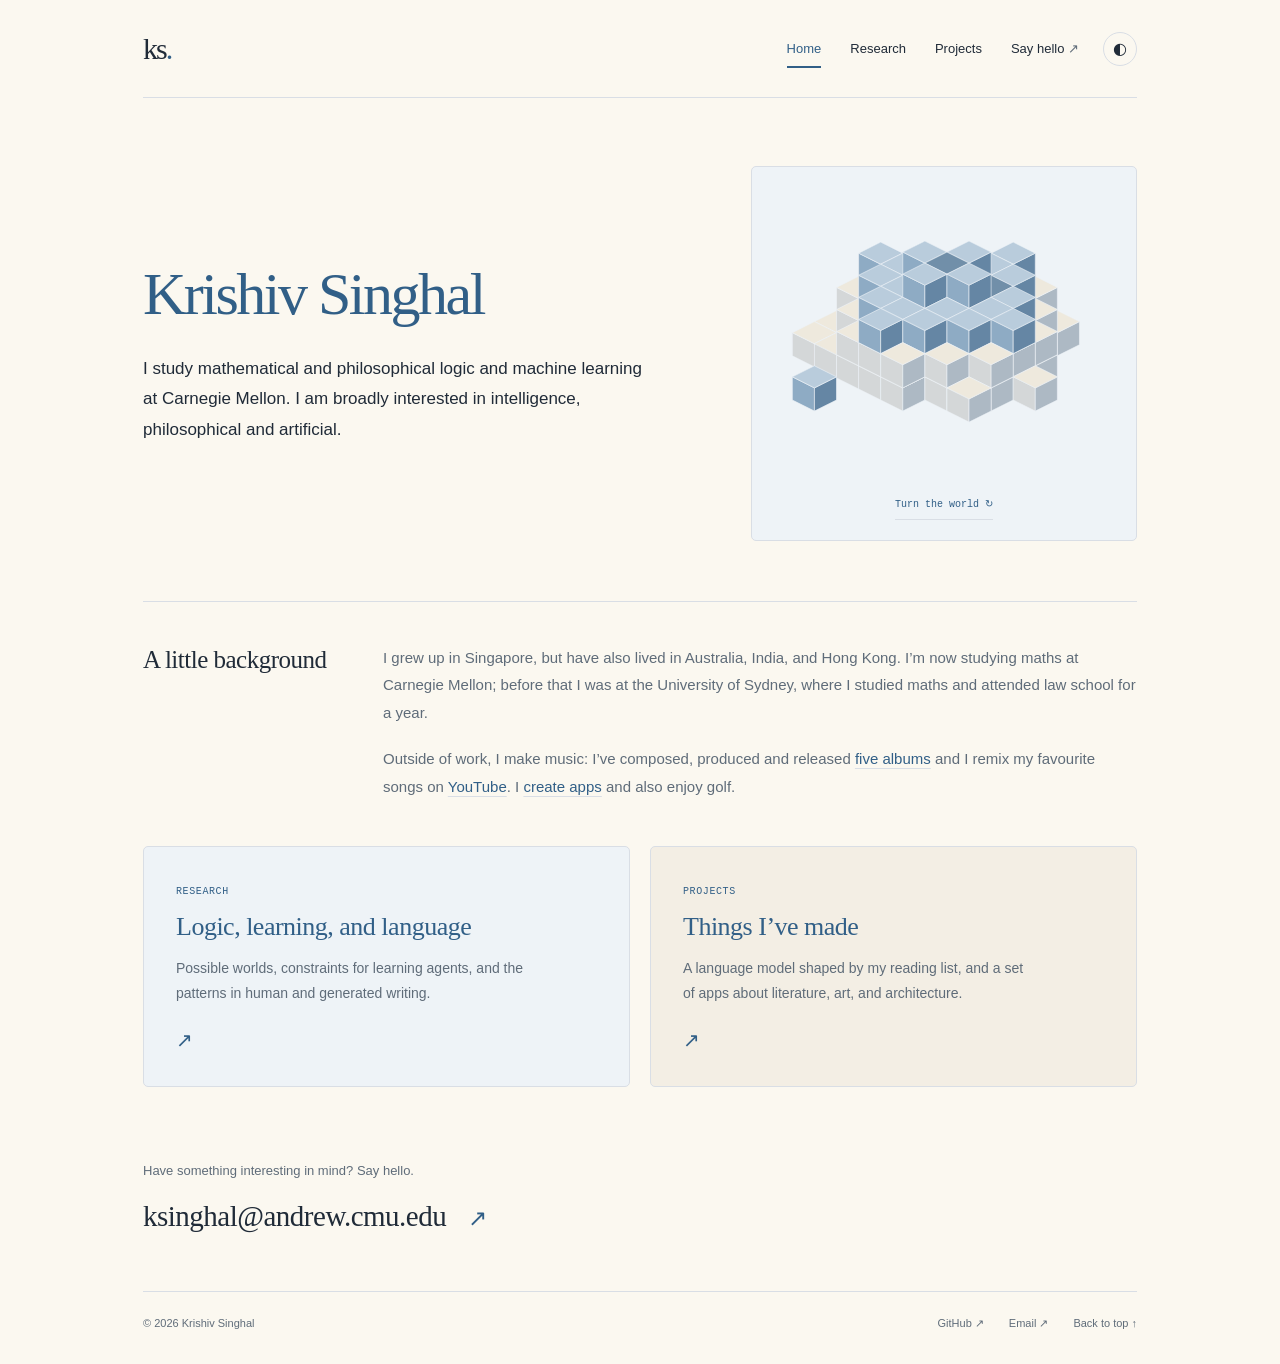
==== commit 46990dcf: "Refresh published palette assets on index.html" ====
--- a/index.html
+++ b/index.html
@@ -6,7 +6,7 @@
   <meta name="description" content="Krishiv Singhal studies mathematical and philosophical logic and machine learning at Carnegie Mellon. Research, projects, and a little about me.">
   <meta name="theme-color" content="#fafaf8">
   <link rel="icon" type="image/svg+xml" href="data:image/svg+xml,%3Csvg xmlns='http://www.w3.org/2000/svg' viewBox='0 0 32 32'%3E%3Cpath fill='%23232b35' d='M16 2 29 9v14l-13 7L3 23V9z'/%3E%3Cpath fill='%23c8cdd3' d='m16 3 12 7-12 7L4 10z'/%3E%3Cpath fill='%23818c99' d='m4 11 11 7v11L4 23z'/%3E%3C/svg%3E">
-  <link rel="stylesheet" href="style.css"><script src="script.js" defer></script>
+  <link rel="stylesheet" href="style.css?v=20261001"><script src="script.js?v=20261001" defer></script>
 </head>
 <body>
 <a class="skip" href="#main">Skip to content</a>
--- a/style.css
+++ b/style.css
@@ -1,6 +1,6 @@
-:root{--paper:#f8faf9;--ink:#25332f;--muted:#626f6a;--line:#d9e2de;--accent:#326d66;--tint:#eaf2ee;--panel:#f0f4f2;--blue:#42667a;--mono:ui-monospace,SFMono-Regular,Menlo,Consolas,monospace;color-scheme:light}
-:root[data-theme=dark]{--paper:#17211f;--ink:#e6ece9;--muted:#a7b6af;--line:#354740;--accent:#94c7b5;--tint:#22372f;--panel:#1e2d27;--blue:#aac8d6;color-scheme:dark}
-*{box-sizing:border-box}html{scroll-behavior:smooth;scroll-padding-top:35px}body{margin:0;background:var(--paper);color:var(--ink);font-family:Arial,Helvetica,sans-serif;font-size:15px;line-height:1.8;-webkit-font-smoothing:antialiased}::selection{background:#bedbce;color:#182c24}a{color:inherit;text-decoration:none}a:hover{color:var(--accent)}a,button,summary{-webkit-tap-highlight-color:transparent}a:focus-visible,button:focus-visible,summary:focus-visible{outline:2px solid var(--accent);outline-offset:5px}button{font:inherit;color:inherit;cursor:pointer}button:hover{color:var(--accent)}[hidden]{display:none!important}.shell{max-width:1090px;padding:0 48px;margin:auto}header{min-height:98px;display:flex;align-items:center;justify-content:space-between;gap:24px;border-bottom:1px solid var(--line)}.monogram{font-family:Georgia,serif;font-size:30px;letter-spacing:-2px}.monogram span{color:var(--accent)}nav{display:flex;align-items:center;gap:29px;font-size:13px}nav a{padding:8px 0;position:relative}nav a[aria-current=page]{color:var(--accent)}nav a[aria-current=page]:after{content:"";position:absolute;height:2px;background:var(--accent);bottom:0;left:0;right:0}nav span{color:var(--muted)}[data-theme-toggle]{background:transparent;border:1px solid var(--line);border-radius:50%;width:34px;height:34px;line-height:1;display:grid;place-items:center;font-size:16px}
+:root{--paper:#fbf8f0;--ink:#202b38;--muted:#5f6c79;--line:#d9dee5;--accent:#315f87;--tint:#eef3f7;--panel:#f3eee4;--blue:#315f87;--mono:ui-monospace,SFMono-Regular,Menlo,Consolas,monospace;color-scheme:light}
+:root[data-theme=dark]{--paper:#18212b;--ink:#e8edf2;--muted:#b0bcc8;--line:#394858;--accent:#9fc3e1;--tint:#223244;--panel:#2b2a29;--blue:#9fc3e1;color-scheme:dark}
+*{box-sizing:border-box}html{scroll-behavior:smooth;scroll-padding-top:35px}body{margin:0;background:var(--paper);color:var(--ink);font-family:Arial,Helvetica,sans-serif;font-size:15px;line-height:1.8;-webkit-font-smoothing:antialiased}::selection{background:#c8dced;color:#1d3448}a{color:inherit;text-decoration:none}a:hover{color:var(--accent)}a,button,summary{-webkit-tap-highlight-color:transparent}a:focus-visible,button:focus-visible,summary:focus-visible{outline:2px solid var(--accent);outline-offset:5px}button{font:inherit;color:inherit;cursor:pointer}button:hover{color:var(--accent)}[hidden]{display:none!important}.shell{max-width:1090px;padding:0 48px;margin:auto}header{min-height:98px;display:flex;align-items:center;justify-content:space-between;gap:24px;border-bottom:1px solid var(--line)}.monogram{font-family:Georgia,serif;font-size:30px;letter-spacing:-2px}.monogram span{color:var(--accent)}nav{display:flex;align-items:center;gap:29px;font-size:13px}nav a{padding:8px 0;position:relative}nav a[aria-current=page]{color:var(--accent)}nav a[aria-current=page]:after{content:"";position:absolute;height:2px;background:var(--accent);bottom:0;left:0;right:0}nav span{color:var(--muted)}[data-theme-toggle]{background:transparent;border:1px solid var(--line);border-radius:50%;width:34px;height:34px;line-height:1;display:grid;place-items:center;font-size:16px}
 .intro{display:grid;grid-template-columns:1.45fr 1fr;gap:48px;align-items:center;padding:68px 0 60px}.intro-copy{min-width:0}h1{font-family:Georgia,'Times New Roman',serif;font-size:60px;font-weight:400;letter-spacing:-2.5px;line-height:1.13;margin:0 0 25px}.intro h1{color:var(--accent)}h1 span{color:var(--accent)}.intro-note{font-size:17px;line-height:1.8;max-width:510px;margin:0;color:var(--ink)}.intro-copy>p:not(.intro-note){color:var(--muted)}.hero-figure{margin:0;background:var(--tint);border-radius:5px;position:relative;padding:4px 0 20px;overflow:hidden;border:1px solid var(--line)}.hero-figure svg{width:100%;height:auto;display:block}.hero-figure button{display:block;margin:-26px auto 0;border:0;border-bottom:1px solid var(--line);background:transparent;padding:5px 0;font-family:var(--mono);font-size:10px;color:var(--accent);position:relative}.hero-figure figcaption{font-family:var(--mono);font-size:10px;text-align:center;color:var(--muted)}.voxel{transition:transform .3s ease}.hero-figure:hover .accent-voxel{transform:translateY(-3px)}
 h2{font-family:Georgia,serif;font-size:25px;font-weight:400;line-height:1.3;letter-spacing:-.5px;margin:0}h3{font-family:Georgia,serif;font-size:27px;font-weight:400;letter-spacing:-.55px;line-height:1.3;margin:0 0 16px}.section-heading{display:flex;align-items:center;justify-content:space-between;gap:20px;border-bottom:1px solid var(--line);padding-bottom:22px}.eyebrow,.project-meta,.project-art>span,.quiet,.label{font-family:var(--mono);font-size:10px;letter-spacing:.6px;color:var(--muted)}.eyebrow{margin:0 0 18px}.text-link{font-size:13px;color:var(--accent);border-bottom:1px solid var(--line);padding-bottom:3px;display:inline-block;line-height:1.8}.text-link span{margin-left:10px}.inline-links{display:flex;flex-wrap:wrap;gap:22px}.about{display:grid;grid-template-columns:200px 1fr;gap:40px;border-top:1px solid var(--line);padding:42px 0 46px}.about>div{min-width:0}.about p{color:var(--muted);font-size:15px;line-height:1.85;margin:0 0 18px}.about p:last-child{margin:0}.about p a{color:var(--accent);text-decoration:underline;text-decoration-color:var(--line);text-underline-offset:4px}.pathways{display:grid;grid-template-columns:1fr 1fr;gap:20px;padding:0 0 40px}.pathway{display:block;position:relative;padding:28px 32px;background:var(--tint);border:1px solid var(--line);border-radius:5px;transition:border-color .2s,transform .2s}.pathway:nth-child(2){background:var(--panel)}.pathway:hover{border-color:var(--accent);transform:translateY(-3px)}.pathway h2,.pathway h3{font-size:26px;margin:8px 0 12px;color:var(--accent)}.pathway p{font-size:14px;color:var(--muted);margin:0;max-width:350px}.pathway .arrow{display:block;color:var(--accent);margin-top:15px;font-size:20px}.pathway .label{color:var(--accent)}
 .page-intro{padding:63px 0 40px;max-width:700px}.page-intro h1{font-size:52px;color:var(--accent);margin-bottom:20px}.page-intro>p{color:var(--muted);font-size:16px;line-height:1.8;max-width:660px;margin:0}.project{display:grid;grid-template-columns:200px 1fr;gap:40px;padding:40px 0;border-top:1px solid var(--line)}.project-art{background:var(--tint);border-radius:4px;display:flex;flex-direction:column;align-items:center;justify-content:center;height:190px}.project-art svg{width:190px;height:143px}.project-art>span{font-size:9px;margin-top:8px;color:var(--accent)}.project-copy{min-width:0}.project-meta{display:flex;justify-content:space-between;gap:18px;font-size:10px;letter-spacing:.3px;margin:0 0 14px;color:var(--accent)}.project-meta>span{text-align:right;color:var(--muted);letter-spacing:0}.project-copy>p{color:var(--muted);font-size:15px;line-height:1.85;margin:0 0 17px}.project-copy>p.quiet{display:block;font-size:11px;color:var(--accent);border-left:2px solid var(--accent);padding-left:12px}.project-copy .inline-links{margin-top:16px}summary{display:flex;align-items:center;gap:18px;cursor:pointer;list-style:none;width:max-content;max-width:100%;font-size:13px;color:var(--accent);min-height:40px}summary::-webkit-details-marker{display:none}summary span{font-size:20px;line-height:1;transition:transform .2s}details[open] summary span{transform:rotate(45deg)}.notes{font-size:14px;line-height:1.85;color:var(--muted);padding:8px 0 2px;max-width:650px}.notes h4{font-size:14px;color:var(--ink);font-weight:500;margin:15px 0 8px}.notes p{margin:0 0 18px}.notes .text-link{margin-bottom:12px}.small-grid{display:grid;grid-template-columns:1fr 1fr;gap:38px;padding:30px 0 40px}.small-grid h3{font-size:24px}.small-grid p:not(.eyebrow){color:var(--muted);font-size:14px;margin:0 0 20px}.further{padding-top:34px}.page-nav{display:flex;align-items:center;justify-content:space-between;gap:24px;border-top:1px solid var(--line);padding:28px 0 45px;font-size:14px;color:var(--accent)}.contact{padding:32px 0 49px}.contact p{font-size:13px;color:var(--muted);margin:0 0 8px}.contact>a{font-family:Georgia,serif;font-size:29px;letter-spacing:-.5px;overflow-wrap:anywhere}.contact>a span{color:var(--accent);font-family:Arial,sans-serif;font-size:23px;margin-left:15px}footer{border-top:1px solid var(--line);display:flex;flex-wrap:wrap;align-items:center;gap:25px;padding:22px 0 30px;font-size:11px;color:var(--muted)}footer>span{margin-right:auto}.skip{position:absolute;left:20px;top:-100px;padding:10px;background:var(--paper);z-index:10}.skip:focus{top:10px}
